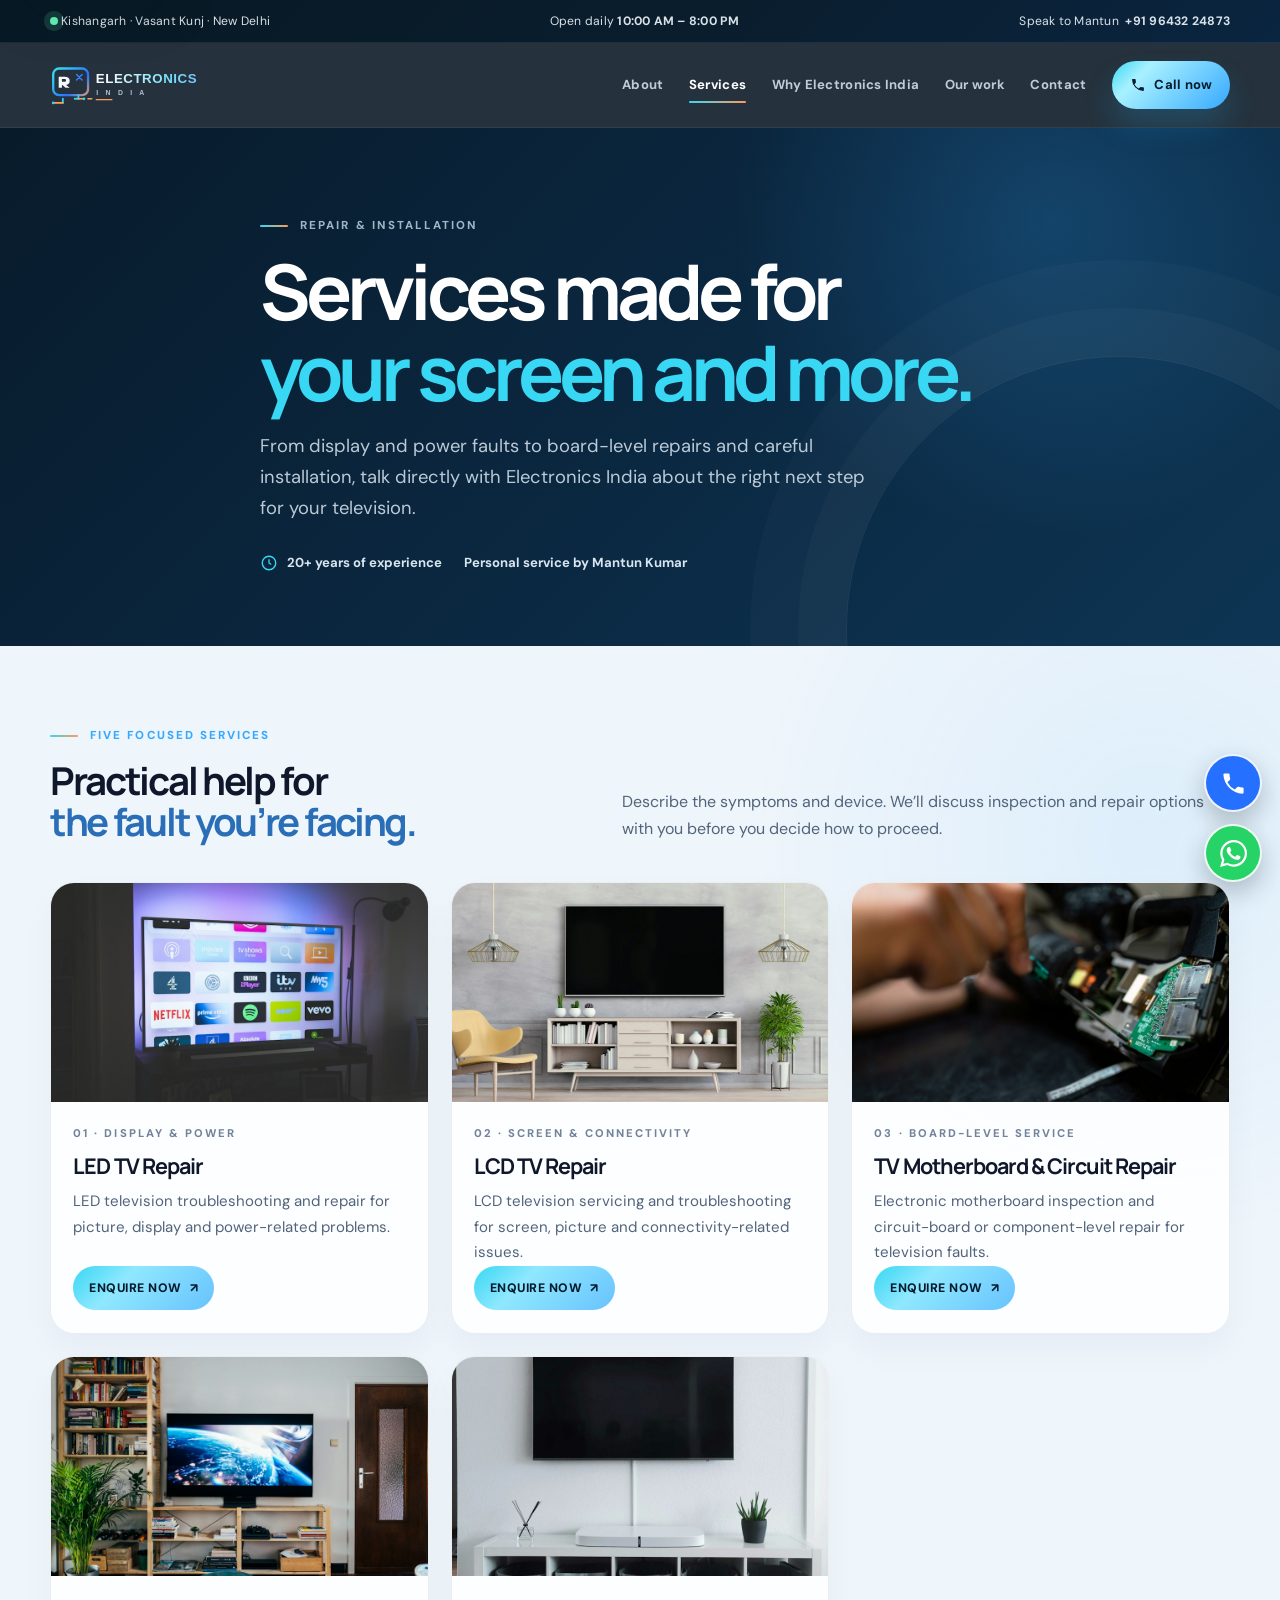
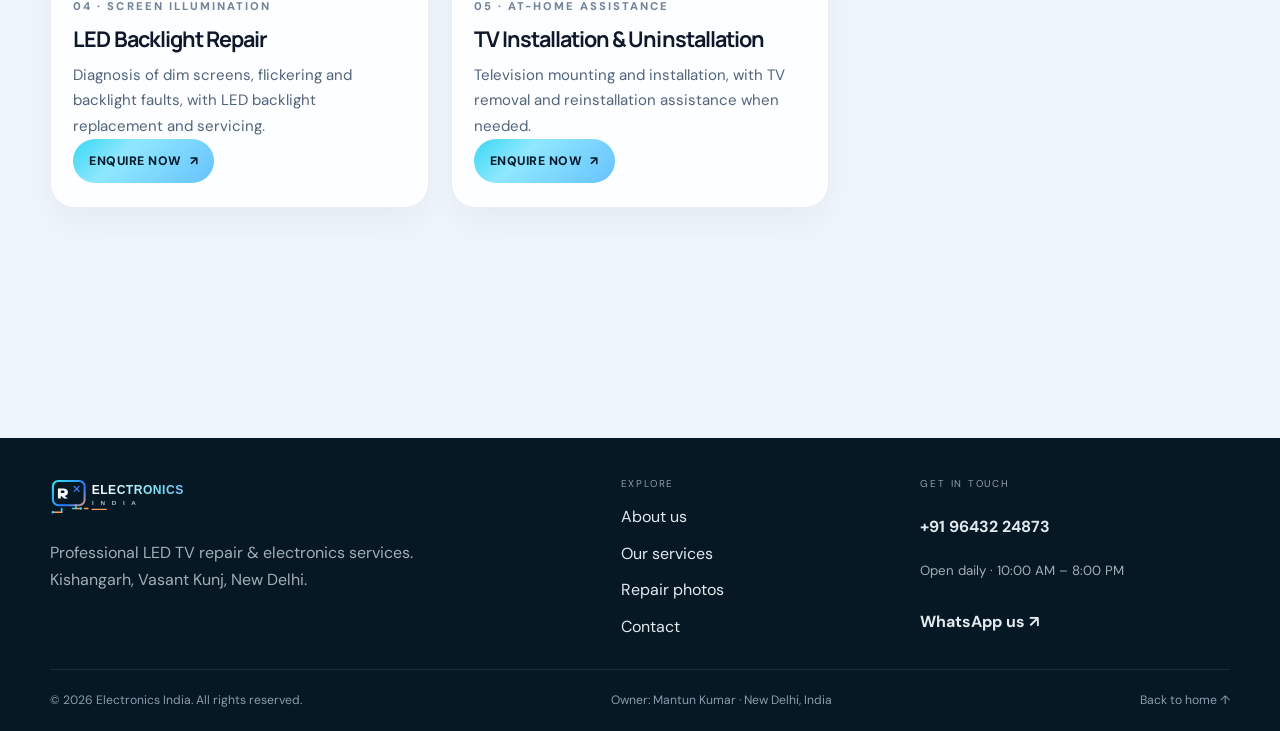
==== services.html @ cd7769bc "Add files via upload" ====
<!doctype html>
<html lang="en-IN">
<head>
  <meta charset="utf-8">
  <meta name="viewport" content="width=device-width, initial-scale=1">
  <meta name="theme-color" content="#07172c">
  <meta name="description" content="Explore LED and LCD TV repair, motherboard and circuit repair, backlight servicing, and TV installation from Electronics India in Kishangarh, Vasant Kunj, New Delhi.">
  <meta name="robots" content="index, follow">
  <meta property="og:type" content="website">
  <meta property="og:title" content="TV Repair Services | Electronics India, Vasant Kunj">
  <meta property="og:description" content="Professional LED and LCD TV repair, board repair, backlight servicing and TV installation. Call Electronics India at +91 96432 24873.">
  <meta property="og:image" content="images/service-led-tv.jpg">
  <link rel="canonical" href="https://electronics-india.example/services.html">
  <link rel="icon" href="images/favicon.svg" type="image/svg+xml">
  <link rel="preconnect" href="https://fonts.googleapis.com">
  <link rel="preconnect" href="https://fonts.gstatic.com" crossorigin>
  <link href="https://fonts.googleapis.com/css2?family=DM+Sans:wght@400;500;600;700&family=Manrope:wght@400;500;600;700;800&display=swap" rel="stylesheet">
  <link rel="stylesheet" href="css/style.css">
  <title>TV Repair Services | Electronics India, Vasant Kunj</title>
  <script src="js/script.js" defer></script>
</head>
<body>
  <a class="skip-link" href="#main">Skip to content</a>
  <div class="topline">
    <div class="container topline__inner">
      <span><i class="status-dot" aria-hidden="true"></i> Kishangarh · Vasant Kunj · New Delhi</span>
      <span>Open daily <b>10:00 AM – 8:00 PM</b></span>
      <a href="tel:+919643224873" aria-label="Call Electronics India at +91 96432 24873">Speak to Mantun <b>+91 96432 24873</b></a>
    </div>
  </div>
  <header class="header" id="top">
    <div class="container header__inner">
      <a class="brand" href="index.html#top" aria-label="Electronics India home">
        <img src="images/logo.svg" width="224" height="48" alt="Electronics India">
      </a>
      <button class="menu-button" type="button" aria-expanded="false" aria-controls="primary-nav" aria-label="Open menu">
        <span></span><span></span>
      </button>
      <nav class="nav" id="primary-nav" aria-label="Main navigation">
        <a href="index.html#about">About</a>
        <a href="services.html" aria-current="page">Services</a>
        <a href="index.html#why-us">Why Electronics India</a>
        <a href="index.html#gallery">Our work</a>
        <a href="index.html#contact">Contact</a>
        <a class="nav__call" href="tel:+919643224873"><svg viewBox="0 0 24 24" aria-hidden="true"><path d="M6.6 10.8a15 15 0 0 0 6.6 6.6l2.2-2.2a1 1 0 0 1 1-.2 11 11 0 0 0 3.4.5 1 1 0 0 1 1 1V20a1 1 0 0 1-1 1A17.8 17.8 0 0 1 3 4a1 1 0 0 1 1-1h3.5a1 1 0 0 1 1 1 11 11 0 0 0 .5 3.4 1 1 0 0 1-.2 1z"/></svg> Call now</a>
      </nav>
    </div>
  </header>

  <main id="main">
    <section class="services-page__hero" aria-labelledby="services-title">
      <div class="container services-page__hero-inner">
        <p class="eyebrow eyebrow--light"><span></span> Repair &amp; installation</p>
        <h1 id="services-title">Services made for<br><span>your screen and more.</span></h1>
        <p class="services-page__hero-copy">From display and power faults to board-level repairs and careful installation, talk directly with Electronics India about the right next step for your television.</p>
        <div class="services-page__hero-meta">
          <span><svg viewBox="0 0 24 24" aria-hidden="true"><circle cx="12" cy="12" r="9"/><path d="M12 7v5l3 2"/></svg>20+ years of experience</span>
          <span>Personal service by Mantun Kumar</span>
        </div>
      </div>
    </section>

    <section class="services-page" aria-label="Electronics India services">
      <div class="container services-page__content">
        <div class="section-heading reveal">
          <div><p class="eyebrow"><span></span> Five focused services</p><h2>Practical help for<br><span>the fault you’re facing.</span></h2></div>
          <p class="section-copy">Describe the symptoms and device. We’ll discuss inspection and repair options with you before you decide how to proceed.</p>
        </div>
        <div class="service-grid service-detail-grid">
          <article class="service-card service-detail-card reveal">
            <div class="service-detail-card__image"><img src="images/service-led-tv.jpg" alt="LED television in a home setting" width="900" height="620" loading="lazy"></div>
            <div class="service-detail-card__content">
              <span class="service-card__number">01 · DISPLAY &amp; POWER</span>
              <h2>LED TV Repair</h2>
              <p>LED television troubleshooting and repair for picture, display and power-related problems.</p>
              <a href="https://wa.me/919643224873?text=Hello%20Electronics%20India%2C%20I%20would%20like%20to%20enquire%20about%20LED%20TV%20Repair." target="_blank" rel="noopener noreferrer" aria-label="Enquire now about LED TV Repair">Enquire Now <span aria-hidden="true">↗</span></a>
            </div>
          </article>
          <article class="service-card service-detail-card reveal">
            <div class="service-detail-card__image"><img src="images/service-lcd-tv.jpg" alt="Modern flat-screen television mounted in a living room" width="900" height="620" loading="lazy"></div>
            <div class="service-detail-card__content">
              <span class="service-card__number">02 · SCREEN &amp; CONNECTIVITY</span>
              <h2>LCD TV Repair</h2>
              <p>LCD television servicing and troubleshooting for screen, picture and connectivity-related issues.</p>
              <a href="https://wa.me/919643224873?text=Hello%20Electronics%20India%2C%20I%20would%20like%20to%20enquire%20about%20LCD%20TV%20Repair." target="_blank" rel="noopener noreferrer" aria-label="Enquire now about LCD TV Repair">Enquire Now <span aria-hidden="true">↗</span></a>
            </div>
          </article>
          <article class="service-card service-detail-card reveal">
            <div class="service-detail-card__image"><img src="images/service-motherboard.jpg" alt="Technician using a tool to inspect and repair an electronic circuit board" width="900" height="620" loading="lazy"></div>
            <div class="service-detail-card__content">
              <span class="service-card__number">03 · BOARD-LEVEL SERVICE</span>
              <h2>TV Motherboard &amp; Circuit Repair</h2>
              <p>Electronic motherboard inspection and circuit-board or component-level repair for television faults.</p>
              <a href="https://wa.me/919643224873?text=Hello%20Electronics%20India%2C%20I%20would%20like%20to%20enquire%20about%20TV%20Motherboard%20%26%20Circuit%20Repair." target="_blank" rel="noopener noreferrer" aria-label="Enquire now about TV Motherboard and Circuit Repair">Enquire Now <span aria-hidden="true">↗</span></a>
            </div>
          </article>
          <article class="service-card service-detail-card reveal">
            <div class="service-detail-card__image"><img src="images/service-backlight.jpg" alt="Television screen showing a bright image in a dim room" width="900" height="620" loading="lazy"></div>
            <div class="service-detail-card__content">
              <span class="service-card__number">04 · SCREEN ILLUMINATION</span>
              <h2>LED Backlight Repair</h2>
              <p>Diagnosis of dim screens, flickering and backlight faults, with LED backlight replacement and servicing.</p>
              <a href="https://wa.me/919643224873?text=Hello%20Electronics%20India%2C%20I%20would%20like%20to%20enquire%20about%20LED%20Backlight%20Repair." target="_blank" rel="noopener noreferrer" aria-label="Enquire now about LED Backlight Repair">Enquire Now <span aria-hidden="true">↗</span></a>
            </div>
          </article>
          <article class="service-card service-detail-card reveal">
            <div class="service-detail-card__image"><img src="images/service-installation.jpg" alt="Flat-screen television mounted neatly on a wall" width="900" height="620" loading="lazy"></div>
            <div class="service-detail-card__content">
              <span class="service-card__number">05 · AT-HOME ASSISTANCE</span>
              <h2>TV Installation &amp; Uninstallation</h2>
              <p>Television mounting and installation, with TV removal and reinstallation assistance when needed.</p>
              <a href="https://wa.me/919643224873?text=Hello%20Electronics%20India%2C%20I%20would%20like%20to%20enquire%20about%20TV%20Installation%20%26%20Uninstallation." target="_blank" rel="noopener noreferrer" aria-label="Enquire now about TV Installation and Uninstallation">Enquire Now <span aria-hidden="true">↗</span></a>
            </div>
          </article>
        </div>
        <aside class="services-page__contact reveal">
          <div><h2>Not sure which service you need?</h2><p>Share what your TV is doing and speak with Mantun Kumar directly.</p></div>
          <a class="button button--accent" href="tel:+919643224873"><svg viewBox="0 0 24 24" aria-hidden="true"><path d="M6.6 10.8a15 15 0 0 0 6.6 6.6l2.2-2.2a1 1 0 0 1 1-.2 11 11 0 0 0 3.4.5 1 1 0 0 1 1 1V20a1 1 0 0 1-1 1A17.8 17.8 0 0 1 3 4a1 1 0 0 1 1-1h3.5a1 1 0 0 1 1 1 11 11 0 0 0 .5 3.4 1 1 0 0 1-.2 1z"/></svg> Call Electronics India</a>
        </aside>
      </div>
    </section>
  </main>

  <footer class="footer">
    <div class="container footer__main">
      <div><a class="brand brand--footer" href="index.html#top" aria-label="Electronics India home"><img src="images/logo.svg" width="224" height="48" alt="Electronics India"></a><p>Professional LED TV repair &amp; electronics services.<br>Kishangarh, Vasant Kunj, New Delhi.</p></div>
      <div class="footer__links"><span>EXPLORE</span><a href="index.html#about">About us</a><a href="services.html">Our services</a><a href="index.html#gallery">Repair photos</a><a href="index.html#contact">Contact</a></div>
      <div class="footer__contact"><span>GET IN TOUCH</span><a href="tel:+919643224873">+91 96432 24873</a><small>Open daily · 10:00 AM – 8:00 PM</small><a class="footer__whatsapp" href="https://wa.me/919643224873?text=Hello%20Electronics%20India%2C%20I%20need%20help%20with%20an%20electronics%20repair." target="_blank" rel="noopener noreferrer">WhatsApp us ↗</a></div>
    </div>
    <div class="container footer__bottom"><span>© <span id="current-year">2026</span> Electronics India. All rights reserved.</span><span>Owner: Mantun Kumar · New Delhi, India</span><a href="index.html#top">Back to home ↑</a></div>
  </footer>

  <div class="floating-contact" aria-label="Quick contact">
    <a class="floating-contact__button floating-contact__button--call" href="tel:+919643224873" aria-label="Call Electronics India at +91 96432 24873" title="Call Electronics India">
      <svg viewBox="0 0 24 24" aria-hidden="true"><path d="M6.62 10.79a15.05 15.05 0 0 0 6.59 6.59l2.2-2.2a1 1 0 0 1 1.02-.24 11.36 11.36 0 0 0 3.56.57 1 1 0 0 1 1 1V20a1 1 0 0 1-1 1A17.99 17.99 0 0 1 3 4a1 1 0 0 1 1-1h3.5a1 1 0 0 1 1 1 11.36 11.36 0 0 0 .57 3.56 1 1 0 0 1-.25 1.02z"/></svg>
      <span class="floating-contact__tooltip">Call Electronics India</span>
    </a>
    <a class="floating-contact__button floating-contact__button--whatsapp" href="https://wa.me/919643224873" target="_blank" rel="noopener noreferrer" aria-label="Chat with Electronics India on WhatsApp" title="Chat on WhatsApp">
      <svg viewBox="0 0 24 24" aria-hidden="true"><path d="M20.52 3.48A11.82 11.82 0 0 0 12.1 0C5.56 0 .23 5.32.23 11.86c0 2.09.55 4.13 1.6 5.93L.13 24l6.37-1.67a11.88 11.88 0 0 0 5.6 1.42h.01c6.54 0 11.86-5.32 11.87-11.86a11.8 11.8 0 0 0-3.46-8.41ZM12.1 21.74a9.9 9.9 0 0 1-5.04-1.38l-.36-.21-3.78.99 1.01-3.68-.24-.38a9.85 9.85 0 0 1-1.51-5.22c0-5.47 4.45-9.92 9.93-9.92a9.86 9.86 0 0 1 7.02 2.91 9.86 9.86 0 0 1 2.9 7.03c0 5.48-4.45 9.93-9.93 9.93Zm5.45-7.43c-.3-.15-1.77-.87-2.04-.97-.28-.1-.48-.15-.68.15-.2.3-.78.97-.96 1.17-.18.2-.35.22-.65.07-.3-.15-1.27-.47-2.42-1.5-.9-.8-1.5-1.78-1.68-2.08-.18-.3-.02-.46.13-.61.13-.13.3-.35.45-.53.15-.18.2-.3.3-.5.1-.2.05-.38-.03-.53-.07-.15-.67-1.62-.92-2.22-.24-.58-.49-.5-.67-.51h-.57c-.2 0-.53.07-.8.38-.28.3-1.06 1.03-1.06 2.5 0 1.48 1.08 2.9 1.23 3.1.15.2 2.13 3.25 5.16 4.56.72.31 1.28.5 1.72.64.73.23 1.4.2 1.92.12.59-.09 1.77-.73 2.02-1.43.25-.7.25-1.3.18-1.43-.08-.13-.28-.2-.58-.35Z"/></svg>
      <span class="floating-contact__tooltip">Chat on WhatsApp</span>
    </a>
  </div>
</body>
</html>
---- css/style.css ----
:root {
  --bg: #eef5fb;
  --bg-strong: #dfeaf7;
  --paper: #f8fbff;
  --panel: #ffffff;
  --surface: #0b1d2d;
  --surface-2: #10263d;
  --ink: #0f172a;
  --muted: #52647b;
  --line: rgba(14, 37, 58, 0.12);
  --cyan: #38d7f3;
  --sky: #35a8ff;
  --royal: #2670ff;
  --orange: #ff9b5a;
  --orange-soft: #ffba8a;
  --shadow: 0 22px 60px rgba(9, 21, 33, 0.14);
  --radius-xl: 32px;
  --radius-lg: 24px;
  --radius-md: 16px;
  --radius-sm: 12px;
}

* { box-sizing: border-box; }
html { scroll-behavior: smooth; scroll-padding-top: 90px; overflow-x: clip; }
body {
  margin: 0;
  font-family: "DM Sans", "Segoe UI", sans-serif;
  color: var(--ink);
  background: var(--bg);
  line-height: 1.7;
  -webkit-font-smoothing: antialiased;
  text-rendering: optimizeLegibility;
}
body.menu-open { overflow: hidden; }
img { display: block; max-width: 100%; }
a { color: inherit; text-decoration: none; }
button, input, select, textarea { font: inherit; }
button { cursor: pointer; }
svg { display: block; }

.container { width: min(1180px, calc(100% - 42px)); margin: 0 auto; }

.skip-link {
  position: fixed; inset: 14px auto auto 14px; z-index: 50;
  padding: .8rem 1.1rem; border-radius: 999px; background: var(--panel); color: var(--surface);
  box-shadow: var(--shadow); transform: translateY(-150%); font-weight: 700;
}
.skip-link:focus { transform: translateY(0); }

.topline {
  background: linear-gradient(135deg, #071924 0%, #0a1d2d 55%, #0a2540 100%);
  color: rgba(241, 247, 252, 0.9);
  border-bottom: 1px solid rgba(255,255,255,0.08);
  font-size: 0.76rem; letter-spacing: 0.02em;
}
.topline__inner {
  min-height: 42px; display: flex; align-items: center; justify-content: space-between; gap: 1rem; flex-wrap: wrap;
}
.topline__inner span, .topline__inner a { white-space: nowrap; }
.topline__inner a { display: inline-flex; align-items: center; gap: .4rem; }
.status-dot {
  display: inline-block; width: 8px; height: 8px; border-radius: 50%; background: #61f5b3; box-shadow: 0 0 0 6px rgba(97,245,179,0.15);
}

.header {
  position: sticky; top: 0; z-index: 40;
  background: rgba(10, 23, 35, 0.88);
  backdrop-filter: blur(18px);
  border-bottom: 1px solid rgba(255,255,255,0.06);
}
.header__inner {
  min-height: 84px; display: flex; align-items: center; justify-content: space-between; gap: 2rem;
}
.brand { display: inline-flex; align-items: center; }
.brand img { width: 220px; height: auto; }
.brand--footer img { width: 200px; }
.nav {
  display: flex; align-items: center; gap: 1.6rem; color: rgba(227,238,248,0.82); font-size: 0.82rem; font-weight: 700; letter-spacing: 0.02em;
}
.nav a { position: relative; transition: color .2s ease; }
.nav a:hover, .nav a:focus-visible { color: white; }
.nav a[aria-current="page"] { color: white; }
.nav a::after {
  content: ""; position: absolute; left: 0; bottom: -0.45rem; width: 0; height: 2px; border-radius: 999px; background: linear-gradient(90deg, var(--cyan), var(--orange));
  transition: width .2s ease;
}
.nav a:hover::after, .nav a:focus-visible::after { width: 100%; }
.nav a[aria-current="page"]::after { width: 100%; }
.nav__call {
  display: inline-flex; align-items: center; gap: .55rem; padding: .8rem 1.1rem; border-radius: 999px; background: linear-gradient(135deg, var(--cyan), #a8f1ff 25%, var(--sky) 100%); color: #071c2d; box-shadow: 0 18px 28px rgba(29, 154, 219, 0.22);
}
.nav__call svg { width: 16px; height: 16px; fill: currentColor; }

.menu-button {
  display: none; position: relative; width: 46px; height: 46px; border: 1px solid rgba(255,255,255,0.18); border-radius: 12px; background: rgba(255,255,255,0.03); padding: 0; z-index: 3;
}
.menu-button span { position: absolute; left: 13px; width: 20px; height: 2px; border-radius: 2px; background: white; }
.menu-button span:first-child { top: 16px; }
.menu-button span:last-child { top: 24px; }

.hero {
  position: relative; overflow: hidden; padding-top: 3.2rem; background:
    radial-gradient(circle at 82% 15%, rgba(53,168,255,0.18), transparent 26%),
    radial-gradient(circle at 10% 15%, rgba(56,215,243,0.16), transparent 32%),
    linear-gradient(135deg, #081b2b 0%, #082239 36%, #0d3050 100%);
}
.hero__grain {
  position: absolute; inset: 0; pointer-events: none; opacity: .14;
  background-image: linear-gradient(rgba(255,255,255,0.05) 1px, transparent 1px), linear-gradient(90deg, rgba(255,255,255,0.04) 1px, transparent 1px);
  background-size: 32px 32px; mask-image: radial-gradient(circle at center, black 52%, transparent 95%);
}
.hero__layout {
  position: relative; display: grid; grid-template-columns: 1.08fr 0.92fr; align-items: center; gap: 2.2rem; padding: 4.5rem 0 2rem;
}
.hero__copy { position: relative; z-index: 1; }
.eyebrow {
  display: inline-flex; align-items: center; gap: .75rem; margin: 0 0 1.2rem; font-size: .72rem; line-height: 1; text-transform: uppercase; letter-spacing: .18em; font-weight: 800; color: var(--sky);
}
.eyebrow span { display: inline-block; width: 28px; height: 2px; background: linear-gradient(90deg, var(--cyan), var(--orange)); border-radius: 999px; }
.eyebrow--light { color: rgba(195,219,232,0.8); }
.hero__brand-top,
.hero__brand-bottom {
  display: block; font-family: "Manrope", "Segoe UI", sans-serif; font-weight: 800; line-height: 0.92; letter-spacing: -0.07em;
  text-transform: uppercase;
}
.hero__brand-top {
  font-size: clamp(2.8rem, 5vw, 6rem); color: rgba(255,255,255,0.94);
}
.hero__brand-bottom {
  font-size: clamp(3.2rem, 6vw, 7rem); color: #5fe6ff; background: linear-gradient(90deg, #d5f8ff 0%, #57d9f8 20%, #52a7ff 51%, #f7b997 100%); -webkit-background-clip: text; background-clip: text; color: transparent;
}
.hero__period { color: var(--orange); }
.hero__service {
  margin: 1.4rem 0 1rem; color: rgba(233,245,255,0.9); font-size: clamp(1.15rem, 1.8vw, 1.7rem); font-weight: 700; letter-spacing: -0.04em; line-height: 1.35;
}
.hero__promise {
  max-width: 34rem; margin: 0; color: rgba(223,236,247,0.82); font-size: 1.02rem; line-height: 1.8;
}
.hero__promise strong { color: white; letter-spacing: 0.02em; }
.hero__actions {
  display: flex; align-items: center; flex-wrap: wrap; gap: 1rem; margin: 2rem 0 1.2rem;
}
.button {
  display: inline-flex; align-items: center; justify-content: center; gap: .65rem; min-height: 52px; padding: 0 1.35rem; border-radius: 999px; font-weight: 800; letter-spacing: .01em; transition: transform .2s ease, box-shadow .2s ease, border-color .2s ease;
}
.button:hover, .button:focus-visible { transform: translateY(-2px); }
.button svg { width: 17px; height: 17px; fill: currentColor; }
.button--accent {
  background: linear-gradient(135deg, var(--cyan), #8fe8ff 35%, #67c2fd 100%); color: #041b2d; box-shadow: 0 18px 28px rgba(57,168,220,0.3);
}
.button--glass {
  background: rgba(255,255,255,0.08); color: white; border: 1px solid rgba(255,255,255,0.18); backdrop-filter: blur(10px);
}
.hero__address {
  display: inline-flex; align-items: center; gap: .65rem; margin: 0; padding: .9rem 1rem; border-radius: 999px; background: rgba(6, 22, 35, 0.35); border: 1px solid rgba(255,255,255,0.08); color: rgba(226,238,248,0.9); font-size: .82rem; font-weight: 600;
}
.hero__address svg { width: 18px; height: 18px; fill: none; stroke: var(--cyan); stroke-width: 1.8; }
.hero__visual {
  position: relative; display: grid; place-items: end; padding: 1rem 1.5rem 0 0;
}
.photo-frame {
  position: relative; overflow: hidden; border-radius: 28px; background: #0d1c2c; box-shadow: var(--shadow);
}
.hero__photo {
  width: min(100%, 570px); aspect-ratio: 1.1 / 1; border: 1px solid rgba(199, 228, 244, 0.18); box-shadow: 0 28px 60px rgba(5,20,32,0.28);
}
.hero__photo img { width: 100%; height: 100%; object-fit: cover; }
.photo-frame__shade {
  position: absolute; inset: 0; background: linear-gradient(180deg, rgba(5,15,22,0.05) 0%, rgba(5,15,22,0.16) 100%);
}
.hero__photo-label {
  position: absolute; left: 1rem; top: 1rem; z-index: 2; display: inline-flex; align-items: center; gap: .5rem; padding: .5rem .8rem; border-radius: 999px; background: rgba(7,22,35,0.35); border: 1px solid rgba(255,255,255,0.16); color: rgba(255,255,255,0.9); font-size: .64rem; font-weight: 700; letter-spacing: .12em; text-transform: uppercase;
}
.hero__photo-label i { display: inline-block; width: 7px; height: 7px; border-radius: 50%; background: var(--orange); box-shadow: 0 0 0 5px rgba(255,155,90,0.2); }
.hero__photo-inset {
  position: absolute; right: 0; bottom: -1.6rem; width: 220px; border-radius: 18px; border: 3px solid rgba(255,255,255,0.55); transform: rotate(8deg);
}
.hero__photo-inset img { width: 100%; height: 100%; object-fit: cover; }
.hero__years {
  position: absolute; left: -1.1rem; bottom: 1.8rem; z-index: 2; display: inline-flex; align-items: center; gap: .8rem; padding: .9rem 1.2rem; border-radius: 18px; background: rgba(10, 25, 37, 0.9); border: 1px solid rgba(255,255,255,0.08); box-shadow: var(--shadow); color: rgba(236,244,250,0.92);
}
.hero__years-number {
  display: inline-flex; align-items: baseline; gap: .15rem; font-family: "Manrope", sans-serif; font-size: 2.1rem; line-height: 1; font-weight: 800; letter-spacing: -0.06em; color: var(--cyan);
}
.hero__years-number span { color: var(--orange); }
.hero__years span:last-child { font-size: .72rem; line-height: 1.35; text-transform: uppercase; letter-spacing: .08em; }
.hero__spark {
  position: absolute; font-size: 1.3rem; color: var(--orange); text-shadow: 0 0 22px rgba(255,155,90,0.8);
}
.hero__spark--one { left: 10%; top: 8%; }
.hero__spark--two { right: 14%; bottom: 8%; }
.hero__bottom {
  position: relative; z-index: 1; display: flex; align-items: center; justify-content: space-between; gap: 1rem; flex-wrap: wrap; padding: 1.2rem 0 1.75rem; color: rgba(192,214,228,0.9); font-size: .68rem; font-weight: 800; letter-spacing: .18em; text-transform: uppercase;
}
.hero__bottom span { white-space: nowrap; }

.trust-strip {
  background: #edf4fb; border-bottom: 1px solid rgba(7, 29, 42, 0.08);
}
.trust-strip__inner {
  display: grid; grid-template-columns: repeat(4, minmax(0, 1fr)); gap: 1rem; align-items: center; padding: 1.1rem 0; 
}
.trust-strip__inner p,
.trust-strip__phone {
  display: flex; align-items: center; gap: .85rem; margin: 0; padding: .8rem .9rem; border-radius: 18px; background: rgba(255,255,255,0.7); border: 1px solid rgba(18,48,74,0.06);
}
.trust-strip__icon {
  display: inline-grid; place-items: center; width: 40px; height: 40px; border-radius: 12px; background: linear-gradient(135deg, rgba(56,215,243,0.18), rgba(38,112,255,0.12)); color: var(--surface); font-size: .72rem; font-weight: 800;
}
.trust-strip__inner strong { display: block; color: var(--ink); font-size: .84rem; }
.trust-strip__inner small { display: block; color: var(--muted); font-size: .69rem; }
.trust-strip__phone { justify-content: space-between; color: var(--ink); }
.trust-strip__phone span { color: var(--muted); font-size: .7rem; letter-spacing: .08em; text-transform: uppercase; }
.trust-strip__phone strong { display: inline-flex; align-items: center; gap: .35rem; font-size: .82rem; }

.section { padding: 6.3rem 0; }
.section--soft { background: linear-gradient(180deg, rgba(255,255,255,0.68), rgba(232,240,248,0.68)); }
.section-heading {
  display: flex; align-items: end; justify-content: space-between; gap: 1.5rem; margin-bottom: 2.5rem;
}
.section-heading h2, .about__content h2, .why__intro h2, .contact__copy h2 { margin: 0; font-family: "Manrope", sans-serif; letter-spacing: -0.06em; line-height: 1.06; color: var(--ink); }
.section-heading h2, .about__content h2, .why__intro h2, .contact__copy h2 { font-size: clamp(2.2rem, 3vw, 3.2rem); }
.section-heading h2 span, .about__content h2 span, .why__intro h2 span { color: #2a6eb7; }
.section-copy { margin: 0; max-width: 38rem; color: var(--muted); font-size: 1rem; }

.about__grid {
  display: grid; grid-template-columns: .92fr 1.08fr; gap: 3rem; align-items: center;
}
.about__portrait-wrap { position: relative; }
.about__portrait {
  width: min(100%, 470px); aspect-ratio: .85; border-radius: 32px; background: #dfeef8; border: 1px solid rgba(10,28,41,0.1); box-shadow: 0 28px 46px rgba(7, 25, 36, 0.12);
}
.about__portrait img { width: 100%; height: 100%; object-fit: cover; }
.about__caption {
  position: absolute; right: 1.2rem; bottom: 1.1rem; display: grid; gap: .3rem; max-width: 240px; padding: 1rem 1.05rem; border-radius: 18px; background: rgba(255,255,255,0.95); box-shadow: var(--shadow); border: 1px solid rgba(11,28,42,0.06);
}
.about__caption span, .about__caption small { color: var(--muted); font-size: .62rem; letter-spacing: .12em; text-transform: uppercase; }
.about__caption strong { font-family: "Manrope"; font-size: 1.15rem; letter-spacing: -0.04em; }
.about__seal {
  position: absolute; left: -1.2rem; top: 2.2rem; display: grid; place-items: center; width: 120px; height: 120px; border-radius: 50%; background: linear-gradient(135deg, rgba(56,215,243,0.18), rgba(38,112,255,0.05)); border: 1px solid rgba(20,84,126,0.15); color: var(--surface-2); box-shadow: var(--shadow);
}
.about__seal span { font-size: .72rem; text-align: center; font-weight: 900; letter-spacing: .12em; line-height: 1.3; }
.about__seal b { position: absolute; right: 26px; bottom: 20px; font-size: 1.3rem; color: var(--orange); }
.about__content p + p { margin-top: 1rem; }
.inline-link {
  display: inline-flex; align-items: center; gap: .5rem; margin-top: 1.4rem; color: var(--surface-2); font-weight: 800;
}
.about__signature {
  display: flex; align-items: center; gap: 1rem; margin-top: 2.2rem; padding-top: 1.7rem; border-top: 1px solid var(--line);
}
.signature-mark {
  display: inline-grid; place-items: center; width: 52px; height: 52px; border-radius: 14px; background: linear-gradient(135deg, rgba(56,215,243,0.18), rgba(68,136,255,0.18)); font-family: "Manrope"; font-weight: 800; color: var(--surface);
}
.about__signature span:last-child { display: grid; }
.about__signature strong { font-size: .93rem; }
.about__signature small { color: var(--muted); font-size: .7rem; letter-spacing: .08em; text-transform: uppercase; }

.service-grid {
  display: grid; grid-template-columns: repeat(3, minmax(0, 1fr)); gap: 1.35rem;
}
.service-card {
  position: relative; overflow: hidden; min-height: 290px; padding: 1.4rem 1.4rem 1.25rem; border-radius: var(--radius-lg); background: rgba(255,255,255,0.84); border: 1px solid rgba(18,48,74,0.08); box-shadow: 0 16px 32px rgba(15, 38, 54, 0.04); transition: transform .25s ease, box-shadow .25s ease, border-color .25s ease;
}
.service-card:hover { transform: translateY(-4px); box-shadow: 0 28px 38px rgba(15, 38, 54, 0.08); border-color: rgba(38,112,255,0.18); }
.service-card__top { display: flex; align-items: center; justify-content: space-between; gap: .8rem; }
.service-card__number {
  font-size: .7rem; font-weight: 800; letter-spacing: .18em; text-transform: uppercase; color: #72839a;
}
.service-card__icon {
  display: grid; place-items: center; width: 52px; height: 52px; border-radius: 16px; background: linear-gradient(135deg, rgba(56,215,243,0.18), rgba(38,112,255,0.12)); color: #0d2d4b;
}
.service-card__icon svg { width: 24px; height: 24px; stroke: currentColor; stroke-width: 1.8; fill: none; stroke-linecap: round; stroke-linejoin: round; }
.service-card h3 {
  margin: 1.25rem 0 .7rem; font-family: "Manrope"; letter-spacing: -0.05em; font-size: 1.45rem; line-height: 1.2; color: var(--ink);
}
.service-card p { margin: 0; color: var(--muted); font-size: .96rem; }
.service-card a {
  display: inline-flex; align-items: center; gap: .5rem; margin-top: 1.2rem; color: #124a78; font-weight: 800; font-size: .82rem; letter-spacing: .04em; text-transform: uppercase;
}
.service-card--dark {
  background: linear-gradient(135deg, #071925 0%, #0b2340 42%, #102d49 100%); color: white; border-color: rgba(127,198,255,0.18); box-shadow: 0 30px 40px rgba(8, 18, 30, 0.2);
}
.service-card--dark .service-card__kicker { margin: 0; color: rgba(154,209,255,0.82); font-size: .7rem; letter-spacing: .18em; text-transform: uppercase; font-weight: 800; }
.service-card--dark h3 { color: white; margin-top: .8rem; }
.service-card--dark p { color: rgba(224,236,246,0.82); }
.service-card--dark a { color: #dffaff; }
.service-card__halo {
  position: absolute; right: -2.8rem; top: -2.4rem; width: 195px; height: 195px; border-radius: 50%; background: radial-gradient(circle, rgba(56,215,243,0.23), rgba(56,215,243,0) 70%);
}

.services-page {
  min-height: 60vh;
  padding-bottom: 5rem;
  background:
    radial-gradient(circle at 90% 14%, rgba(53,168,255,0.09), transparent 25rem),
    var(--bg);
}
.services-page__hero {
  position: relative;
  overflow: hidden;
  padding: 5rem 0 4.5rem;
  color: white;
  background:
    radial-gradient(circle at 82% 18%, rgba(53,168,255,0.2), transparent 28%),
    linear-gradient(135deg, #081b2b 0%, #0b2943 58%, #0d3553 100%);
}
.services-page__hero::after {
  position: absolute;
  right: -7rem;
  bottom: -16rem;
  width: 34rem;
  height: 34rem;
  border: 1px solid rgba(255,255,255,0.08);
  border-radius: 50%;
  box-shadow: 0 0 0 3rem rgba(255,255,255,0.025), 0 0 0 6rem rgba(255,255,255,0.02);
  content: "";
}
.services-page__hero-inner { position: relative; z-index: 1; max-width: 760px; }
.services-page__hero h1 {
  margin: 0;
  font-family: "Manrope", "Segoe UI", sans-serif;
  font-size: clamp(2.6rem, 6vw, 5rem);
  line-height: 1.05;
  letter-spacing: -0.065em;
}
.services-page__hero h1 span { color: var(--cyan); }
.services-page__hero-copy {
  max-width: 630px;
  margin: 1.15rem 0 0;
  color: rgba(226,238,248,0.82);
  font-size: clamp(1rem, 1.5vw, 1.15rem);
}
.services-page__hero-meta {
  display: flex;
  align-items: center;
  flex-wrap: wrap;
  gap: .75rem 1.4rem;
  margin-top: 1.7rem;
  color: rgba(233,245,255,0.92);
  font-size: .82rem;
  font-weight: 700;
}
.services-page__hero-meta span { display: inline-flex; align-items: center; gap: .55rem; }
.services-page__hero-meta svg { width: 18px; height: 18px; fill: none; stroke: var(--cyan); stroke-width: 1.8; }
.services-page__content { padding-top: 4.5rem; }
.service-detail-grid { align-items: stretch; }
.service-detail-card {
  display: flex;
  min-height: 100%;
  flex-direction: column;
  overflow: hidden;
  padding: 0;
}
.service-detail-card__image {
  position: relative;
  overflow: hidden;
  aspect-ratio: 1.72 / 1;
  background: #dce8f1;
}
.service-detail-card__image img {
  width: 100%;
  height: 100%;
  object-fit: cover;
  transition: transform .45s ease;
}
.service-detail-card:hover .service-detail-card__image img { transform: scale(1.04); }
.service-detail-card__content {
  display: flex;
  flex: 1;
  flex-direction: column;
  align-items: flex-start;
  padding: 1.35rem 1.4rem 1.45rem;
}
.service-detail-card h2 {
  margin: .55rem 0 .65rem;
  font-family: "Manrope", "Segoe UI", sans-serif;
  font-size: 1.35rem;
  line-height: 1.25;
  letter-spacing: -.045em;
}
.service-detail-card p { margin: 0; color: var(--muted); font-size: .94rem; }
.service-detail-card .service-card__number { display: block; }
.service-detail-card a {
  display: inline-flex;
  align-items: center;
  justify-content: center;
  gap: .5rem;
  min-height: 44px;
  margin-top: auto;
  padding: .65rem 1rem;
  border-radius: 999px;
  background: linear-gradient(135deg, var(--cyan), #8fe8ff 35%, #67c2fd 100%);
  color: #041b2d;
  font-size: .77rem;
  font-weight: 800;
  transition: transform .2s ease, box-shadow .2s ease;
}
.service-detail-card a:hover, .service-detail-card a:focus-visible {
  transform: translateY(-2px);
  box-shadow: 0 12px 20px rgba(57,168,220,0.22);
}
.services-page__contact {
  display: flex;
  align-items: center;
  justify-content: space-between;
  gap: 1.5rem;
  margin-top: 2rem;
  padding: 1.6rem 1.8rem;
  border: 1px solid rgba(255,255,255,0.1);
  border-radius: var(--radius-lg);
  color: white;
  background: linear-gradient(135deg, #071925, #102d49);
  box-shadow: 0 22px 40px rgba(8,20,35,0.12);
}
.services-page__contact h2 {
  margin: 0 0 .25rem;
  font-family: "Manrope", "Segoe UI", sans-serif;
  font-size: 1.35rem;
  letter-spacing: -.04em;
}
.services-page__contact p { margin: 0; color: rgba(224,236,246,0.78); font-size: .9rem; }
.services-page__contact .button { flex: 0 0 auto; }

.why {
  background: linear-gradient(135deg, #071922 0%, #0d1f33 42%, #0e2e48 100%); color: white;
}
.why__grid {
  display: grid; grid-template-columns: .88fr 1.12fr; gap: 2rem; align-items: center;
}
.why__intro h2, .why__intro p { color: white; }
.why__intro h2 span { color: var(--cyan); }
.why__intro .button { margin-top: 1.4rem; }
.why__points { display: grid; gap: 1rem; }
.why-point {
  display: grid; grid-template-columns: auto 1fr; gap: 1rem; align-items: start; padding: 1.15rem 1.2rem; border-radius: 20px; background: rgba(255,255,255,0.04); border: 1px solid rgba(255,255,255,0.08);
}
.why-point span {
  display: inline-grid; place-items: center; width: 44px; height: 44px; border-radius: 12px; background: linear-gradient(135deg, rgba(56,215,243,0.25), rgba(136,160,255,0.12)); color: #dffaff; font-weight: 800;
}
.why-point h3 { margin: 0 0 .3rem; font-family: "Manrope"; letter-spacing: -0.04em; font-size: 1.25rem; }
.why-point p { margin: 0; color: rgba(219,230,241,0.8); }

.gallery-grid {
  display: grid; grid-template-columns: 1.25fr 1fr; gap: 1.2rem;
}
.gallery-tile {
  position: relative; overflow: hidden; min-height: 300px; border: 0; border-radius: 24px; padding: 0; background: #dfeaf3; box-shadow: var(--shadow); text-align: left;
}
.gallery-tile--large { min-height: 440px; }
.gallery-tile img { width: 100%; height: 100%; object-fit: cover; transition: transform .45s ease; }
.gallery-tile:hover img { transform: scale(1.04); }
.gallery-tile__label {
  position: absolute; inset: auto 0 0; display: flex; align-items: end; justify-content: space-between; gap: 1rem; padding: 1rem 1rem .9rem; background: linear-gradient(180deg, rgba(6,16,24,0) 0%, rgba(6,16,24,0.74) 100%); color: rgba(255,255,255,0.96);
}
.gallery-tile__label small { display: block; margin-bottom: .2rem; color: rgba(204,220,236,0.8); font-size: .62rem; letter-spacing: .18em; }
.gallery-tile__label strong { display: block; font-family: "Manrope"; font-size: clamp(1rem, 1.4vw, 1.35rem); }
.gallery-tile__label b {
  display: inline-grid; place-items: center; width: 34px; height: 34px; border-radius: 50%; border: 1px solid rgba(255,255,255,0.5); font-size: 1.1rem; 
}
.gallery-note {
  display: flex; align-items: center; justify-content: space-between; gap: .9rem; padding: 1.2rem 1rem; border-radius: 22px; background: var(--paper); border: 1px solid rgba(17,39,59,0.08); box-shadow: 0 18px 30px rgba(8, 20, 35, 0.04);
}
.gallery-note__mark {
  display: inline-grid; place-items: center; width: 48px; height: 48px; border-radius: 14px; background: linear-gradient(135deg, rgba(56,215,243,0.18), rgba(38,112,255,0.16)); color: var(--surface-2); font-family: "Manrope"; font-weight: 800;
}
.gallery-note p { margin: 0; color: var(--muted); font-size: .82rem; }
.gallery-note strong { color: var(--ink); }
.gallery-note a {
  display: inline-grid; place-items: center; width: 40px; height: 40px; border-radius: 50%; background: linear-gradient(135deg, var(--cyan), var(--sky)); color: var(--surface); font-size: 1.3rem; font-weight: 800;
}

.contact {
  padding-top: 6.2rem; background: linear-gradient(180deg, rgba(238,245,251,0.9) 0%, rgba(234,242,250,0.95) 100%);
}
.contact__grid {
  display: grid; grid-template-columns: .95fr 1.05fr; gap: 2rem; align-items: center;
}
.contact__links { display: grid; gap: 1rem; margin-top: 2rem; }
.contact-link {
  display: grid; grid-template-columns: 48px 1fr 28px; align-items: center; gap: 1rem; border-radius: 18px; background: rgba(255,255,255,0.74); border: 1px solid rgba(17,39,59,0.08); padding: .9rem 1rem; box-shadow: 0 18px 30px rgba(8, 20, 35, 0.03);
}
.contact-link__icon {
  display: grid; place-items: center; width: 42px; height: 42px; border-radius: 16px; background: linear-gradient(135deg, rgba(56,215,243,0.2), rgba(38,112,255,0.14)); color: var(--surface-2); font-size: 1.2rem;
}
.contact-link small { display: block; color: var(--muted); font-size: .62rem; letter-spacing: .12em; text-transform: uppercase; }
.contact-link strong { display: block; font-size: 1rem; }
.contact-link b { color: #104b73; font-size: 1rem; }

.enquiry-card {
  padding: 1.5rem; border-radius: 30px; background: rgba(255,255,255,0.85); border: 1px solid rgba(15,32,49,0.08); box-shadow: 0 30px 46px rgba(8,20,35,0.08);
}
.enquiry-card__heading { margin-bottom: 1.2rem; }
.enquiry-card__overline {
  display: inline-flex; color: var(--surface-2); font-size: .72rem; font-weight: 800; letter-spacing: .14em; text-transform: uppercase;
}
.enquiry-card__heading h3 { margin: .6rem 0 .4rem; font-family: "Manrope"; font-size: 2rem; letter-spacing: -0.05em; }
.enquiry-card__heading p { margin: 0; color: var(--muted); }
#enquiry-form { display: grid; gap: .95rem; }
.field { display: grid; gap: .45rem; }
.field label { font-size: .72rem; font-weight: 800; letter-spacing: .08em; text-transform: uppercase; color: var(--muted); }
.field input,
.field select,
.field textarea {
  width: 100%; min-height: 48px; padding: .8rem .95rem; border: 1px solid rgba(17,39,59,0.12); border-radius: 12px; background: rgba(247,250,253,0.95); color: var(--ink); transition: border-color .2s ease, box-shadow .2s ease;
}
.field textarea { min-height: 120px; resize: vertical; }
.field input:focus,
.field select:focus,
.field textarea:focus {
  outline: 0; border-color: rgba(44,117,218,0.48); box-shadow: 0 0 0 4px rgba(61, 168, 255, 0.12);
}
.enquiry-card__submit { width: 100%; margin-top: .4rem; }
.form-status { min-height: 1.15rem; margin: 0; font-size: .76rem; font-weight: 700; color: #104f81; }
.enquiry-card__privacy { margin: 0; color: var(--muted); font-size: .72rem; }

.location {
  margin-top: 2.2rem; padding: 1.5rem 0 2.4rem; border-top: 1px solid rgba(16,39,59,0.08); background: rgba(255,255,255,0.2);
}
.location__inner {
  display: grid; grid-template-columns: auto 1fr auto auto; align-items: center; gap: 1rem; background: rgba(255,255,255,0.82); border: 1px solid rgba(16,39,59,0.08); border-radius: 22px; padding: 1rem 1.2rem; box-shadow: 0 24px 38px rgba(8,20,35,0.04);
}
.location__pin {
  display: inline-grid; place-items: center; width: 48px; height: 48px; border-radius: 16px; background: linear-gradient(135deg, rgba(56,215,243,0.2), rgba(38,112,255,0.12)); color: var(--surface-2); font-size: 1.4rem;
}
.location__inner p { margin: 0; }
.location__inner small { display: block; color: var(--muted); font-size: .62rem; letter-spacing: .12em; text-transform: uppercase; }
.location__inner strong { display: inline-block; font-size: .96rem; }
.location__hours strong { font-size: .9rem; }
.location__map {
  display: inline-flex; align-items: center; gap: .45rem; padding: .9rem 1.15rem; border-radius: 999px; background: linear-gradient(135deg, #071922, #102d49); color: white; font-weight: 800;
}

.footer {
  background: #061824; color: rgba(227,237,245,0.82); padding-top: 2.4rem;
}
.footer__main {
  display: grid; grid-template-columns: 1.4fr .7fr .8fr; gap: 1.8rem; padding-bottom: 1.8rem;
}
.footer__main p { margin: .9rem 0 0; color: rgba(225,232,238,0.72); }
.footer__links, .footer__contact { display: grid; gap: .6rem; }
.footer__links span, .footer__contact span { font-size: .62rem; letter-spacing: .18em; text-transform: uppercase; color: rgba(196,211,223,0.72); }
.footer__links a, .footer__contact a { color: rgba(240,247,251,0.94); }
.footer__contact a { font-weight: 700; }
.footer__contact small { display: block; color: rgba(225,232,238,0.72); }
.footer__whatsapp { display: inline-flex; align-items: center; gap: .4rem; }
.footer__bottom {
  display: flex; align-items: center; justify-content: space-between; gap: 1rem; flex-wrap: wrap; min-height: 62px; border-top: 1px solid rgba(255,255,255,0.08); color: rgba(185,204,220,0.74); font-size: .76rem;
}

.floating-contact {
  position: fixed;
  right: 18px;
  bottom: calc(18px + env(safe-area-inset-bottom, 0px));
  z-index: 35;
  display: grid;
  gap: 12px;
}
.floating-contact__button {
  position: relative;
  display: grid;
  place-items: center;
  width: 58px;
  height: 58px;
  border: 2px solid rgba(255,255,255,0.92);
  border-radius: 50%;
  color: white;
  box-shadow: 0 10px 24px rgba(7,22,35,0.25);
  transition: transform .2s ease, box-shadow .2s ease;
}
.floating-contact__button::before {
  position: absolute;
  inset: -5px;
  z-index: -1;
  border: 1px solid currentColor;
  border-radius: 50%;
  content: "";
  opacity: 0;
  animation: floating-contact-pulse 2.8s ease-out infinite;
}
.floating-contact__button:hover, .floating-contact__button:focus-visible {
  transform: translateY(-3px) scale(1.04);
  box-shadow: 0 14px 28px rgba(7,22,35,0.32);
}
.floating-contact__button:focus-visible { outline: 3px solid white; outline-offset: 3px; }
.floating-contact__button svg { width: 27px; height: 27px; fill: currentColor; }
.floating-contact__button--call { background: #2670ff; }
.floating-contact__button--whatsapp { background: #25d366; }
.floating-contact__tooltip {
  position: absolute;
  right: calc(100% + 12px);
  top: 50%;
  width: max-content;
  max-width: 190px;
  padding: .5rem .75rem;
  border: 1px solid rgba(255,255,255,0.12);
  border-radius: 9px;
  color: white;
  background: #0b1d2d;
  box-shadow: 0 8px 20px rgba(7,22,35,0.2);
  font-size: .75rem;
  font-weight: 700;
  opacity: 0;
  pointer-events: none;
  transform: translate(4px, -50%);
  transition: opacity .18s ease, transform .18s ease;
}
.floating-contact__button:hover .floating-contact__tooltip,
.floating-contact__button:focus-visible .floating-contact__tooltip {
  opacity: 1;
  transform: translate(0, -50%);
}
@keyframes floating-contact-pulse {
  0% { transform: scale(.9); opacity: .35; }
  70%, 100% { transform: scale(1.32); opacity: 0; }
}

.lightbox {
  width: min(970px, calc(100% - 24px)); padding: 1rem; border: 0; background: rgba(9,20,31,0.95); color: white; border-radius: 18px; box-shadow: 0 32px 70px rgba(0,0,0,0.4);
}
.lightbox::backdrop { background: rgba(4, 11, 17, 0.8); backdrop-filter: blur(6px); }
.lightbox img { width: 100%; max-height: 76vh; object-fit: contain; border-radius: 10px; background: rgba(255,255,255,0.04); }
.lightbox__caption { margin: .9rem 0 0; color: rgba(226,238,245,0.88); font-size: .9rem; }
.lightbox__close {
  position: absolute; top: .8rem; right: .8rem; width: 40px; height: 40px; border: 1px solid rgba(255,255,255,0.15); border-radius: 50%; background: rgba(255,255,255,0.06); color: white; font-size: 1.5rem; line-height: 1;
}

.reveal {
  opacity: 0; transform: translateY(20px);
  transition: opacity .7s ease, transform .7s ease;
}
.reveal.is-visible {
  opacity: 1; transform: translateY(0);
}

@media (max-width: 980px) {
  .hero__layout,
  .about__grid,
  .why__grid,
  .contact__grid,
  .footer__main,
  .service-grid {
    grid-template-columns: 1fr 1fr;
  }
  .hero__layout { grid-template-columns: 1fr; }
  .hero__visual { padding-right: 0; }
  .service-grid { grid-template-columns: repeat(2, minmax(0, 1fr)); }
  .footer__main { grid-template-columns: 1fr 1fr; }
  .footer__contact { grid-column: 1 / -1; }
}

@media (max-width: 760px) {
  .container { width: min(100% - 22px, 720px); }
  .header__inner { min-height: 72px; }
  .menu-button { display: block; }
  .nav {
    position: fixed; inset: 72px 0 0 auto; width: min(82vw, 320px); height: calc(100vh - 72px); display: flex; align-items: flex-start; flex-direction: column; padding: 1.2rem 1.2rem 1.4rem; background: rgba(7, 20, 31, 0.97); border-left: 1px solid rgba(255,255,255,0.08); transform: translateX(105%); transition: transform .25s ease; box-shadow: -16px 0 40px rgba(0,0,0,0.25);
  }
  .nav.is-open { transform: translateX(0); }
  .nav a { width: 100%; padding: .9rem 0; border-bottom: 1px solid rgba(255,255,255,0.08); }
  .nav a::after { display: none; }
  .nav__call { width: auto; justify-content: center; margin-top: .8rem; }
  .hero__layout { padding-top: 2.8rem; }
  .hero__brand-top { font-size: clamp(2.7rem, 14vw, 5rem); }
  .hero__brand-bottom { font-size: clamp(3.5rem, 16vw, 6rem); }
  .hero__bottom { justify-content: start; }
  .trust-strip__inner { grid-template-columns: 1fr; }
  .about__grid, .why__grid, .contact__grid, .service-grid, .gallery-grid, .footer__main { grid-template-columns: 1fr; }
  .gallery-grid { display: grid; }
  .gallery-note { display: grid; grid-template-columns: auto 1fr auto; }
  .location__inner { grid-template-columns: auto 1fr; }
  .location__map { justify-self: start; }
  .section { padding: 4.5rem 0; }
  .services-page__hero { padding: 3.7rem 0 3.4rem; }
  .services-page__content { padding-top: 3.6rem; }
  .services-page__contact { align-items: flex-start; flex-direction: column; padding: 1.35rem; }
  .services-page__contact .button { width: auto; }
  .floating-contact { right: 12px; gap: 10px; }
  .floating-contact__button { width: 54px; height: 54px; }
}

@media (max-width: 520px) {
  .topline__inner { justify-content: center; }
  .hero__actions { flex-direction: column; align-items: stretch; }
  .button { width: 100%; }
  .hero__photo-inset { width: 180px; bottom: -1rem; }
  .hero__years { position: static; justify-self: start; margin-top: 1rem; }
  .hero__visual { display: flex; flex-direction: column; align-items: stretch; }
  .brand img { width: 170px; }
  .gallery-note { grid-template-columns: auto 1fr; }
  .gallery-note a { justify-self: end; }
  .footer__bottom { flex-direction: column; align-items: flex-start; }
}

@media (prefers-reduced-motion: reduce) {
  .floating-contact__button::before { animation: none; }
  .floating-contact__button, .floating-contact__tooltip, .service-detail-card__image img { transition: none; }
}
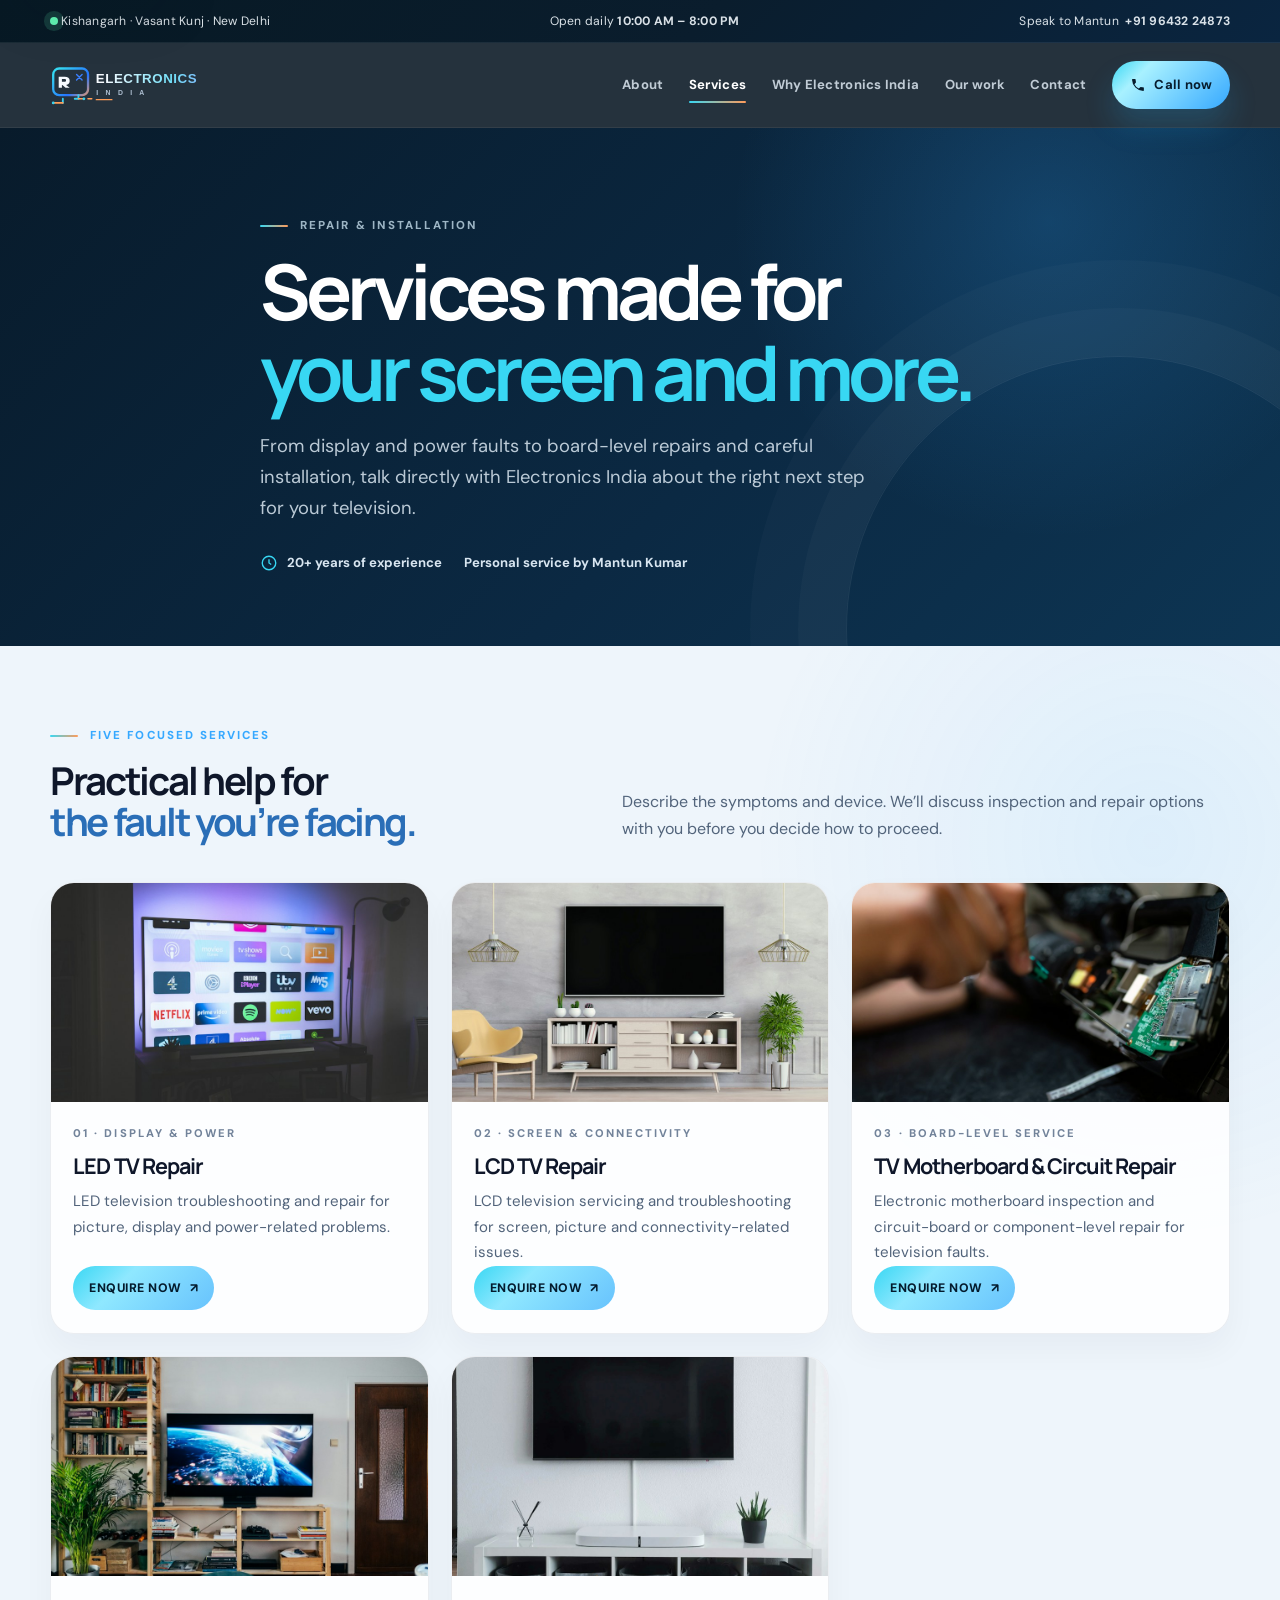
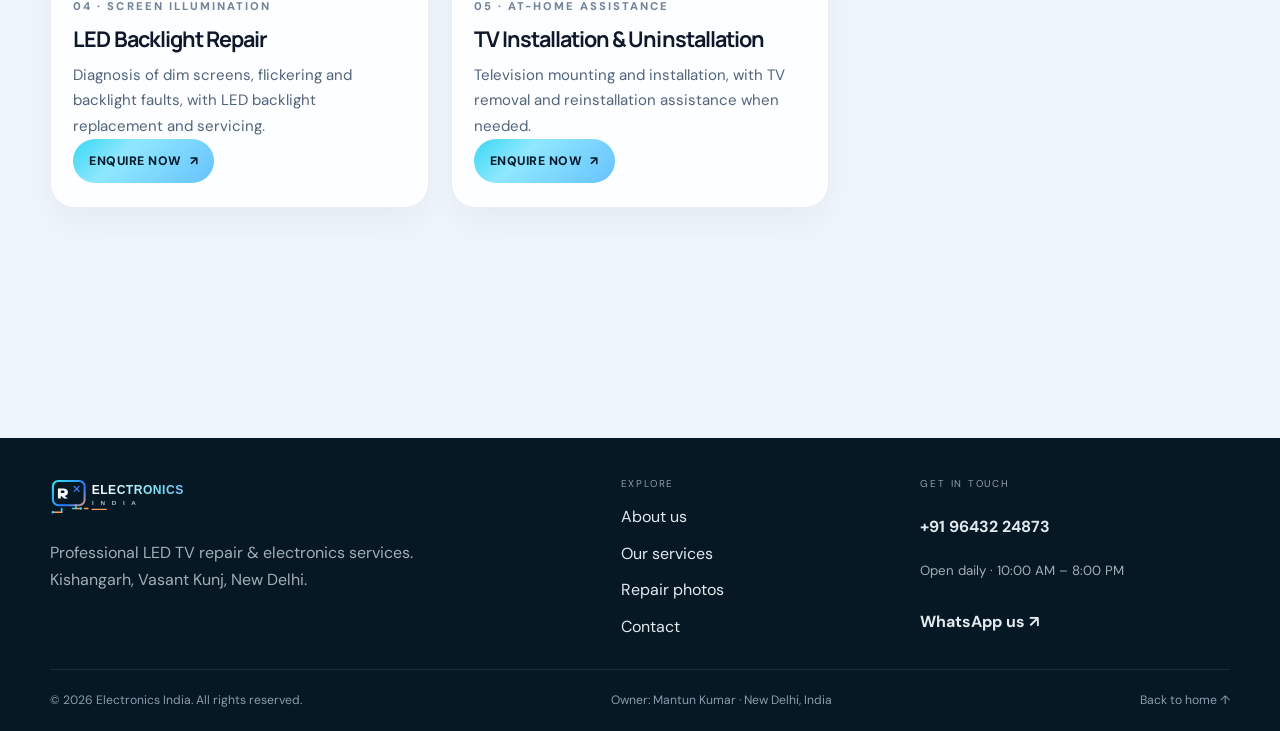
==== commit 7d6bef1f: "Add files via upload" ====
--- a/services.html
+++ b/services.html
@@ -130,15 +130,5 @@
     <div class="container footer__bottom"><span>© <span id="current-year">2026</span> Electronics India. All rights reserved.</span><span>Owner: Mantun Kumar · New Delhi, India</span><a href="index.html#top">Back to home ↑</a></div>
   </footer>
 
-  <div class="floating-contact" aria-label="Quick contact">
-    <a class="floating-contact__button floating-contact__button--call" href="tel:+919643224873" aria-label="Call Electronics India at +91 96432 24873" title="Call Electronics India">
-      <svg viewBox="0 0 24 24" aria-hidden="true"><path d="M6.62 10.79a15.05 15.05 0 0 0 6.59 6.59l2.2-2.2a1 1 0 0 1 1.02-.24 11.36 11.36 0 0 0 3.56.57 1 1 0 0 1 1 1V20a1 1 0 0 1-1 1A17.99 17.99 0 0 1 3 4a1 1 0 0 1 1-1h3.5a1 1 0 0 1 1 1 11.36 11.36 0 0 0 .57 3.56 1 1 0 0 1-.25 1.02z"/></svg>
-      <span class="floating-contact__tooltip">Call Electronics India</span>
-    </a>
-    <a class="floating-contact__button floating-contact__button--whatsapp" href="https://wa.me/919643224873" target="_blank" rel="noopener noreferrer" aria-label="Chat with Electronics India on WhatsApp" title="Chat on WhatsApp">
-      <svg viewBox="0 0 24 24" aria-hidden="true"><path d="M20.52 3.48A11.82 11.82 0 0 0 12.1 0C5.56 0 .23 5.32.23 11.86c0 2.09.55 4.13 1.6 5.93L.13 24l6.37-1.67a11.88 11.88 0 0 0 5.6 1.42h.01c6.54 0 11.86-5.32 11.87-11.86a11.8 11.8 0 0 0-3.46-8.41ZM12.1 21.74a9.9 9.9 0 0 1-5.04-1.38l-.36-.21-3.78.99 1.01-3.68-.24-.38a9.85 9.85 0 0 1-1.51-5.22c0-5.47 4.45-9.92 9.93-9.92a9.86 9.86 0 0 1 7.02 2.91 9.86 9.86 0 0 1 2.9 7.03c0 5.48-4.45 9.93-9.93 9.93Zm5.45-7.43c-.3-.15-1.77-.87-2.04-.97-.28-.1-.48-.15-.68.15-.2.3-.78.97-.96 1.17-.18.2-.35.22-.65.07-.3-.15-1.27-.47-2.42-1.5-.9-.8-1.5-1.78-1.68-2.08-.18-.3-.02-.46.13-.61.13-.13.3-.35.45-.53.15-.18.2-.3.3-.5.1-.2.05-.38-.03-.53-.07-.15-.67-1.62-.92-2.22-.24-.58-.49-.5-.67-.51h-.57c-.2 0-.53.07-.8.38-.28.3-1.06 1.03-1.06 2.5 0 1.48 1.08 2.9 1.23 3.1.15.2 2.13 3.25 5.16 4.56.72.31 1.28.5 1.72.64.73.23 1.4.2 1.92.12.59-.09 1.77-.73 2.02-1.43.25-.7.25-1.3.18-1.43-.08-.13-.28-.2-.58-.35Z"/></svg>
-      <span class="floating-contact__tooltip">Chat on WhatsApp</span>
-    </a>
-  </div>
 </body>
 </html>
--- a/css/style.css
+++ b/css/style.css
@@ -32,7 +32,8 @@
   text-rendering: optimizeLegibility;
 }
 body.menu-open { overflow: hidden; }
-img { display: block; max-width: 100%; }
+img { display: block; max-width: 100%; height: auto; }
+#nl-badge-frame { display: none !important; }
 a { color: inherit; text-decoration: none; }
 button, input, select, textarea { font: inherit; }
 button { cursor: pointer; }
@@ -110,7 +111,7 @@
   background-size: 32px 32px; mask-image: radial-gradient(circle at center, black 52%, transparent 95%);
 }
 .hero__layout {
-  position: relative; display: grid; grid-template-columns: 1.08fr 0.92fr; align-items: center; gap: 2.2rem; padding: 4.5rem 0 2rem;
+  position: relative; display: grid; grid-template-columns: minmax(0, 1.08fr) minmax(0, 0.92fr); align-items: center; gap: 2.2rem; padding: 4.5rem 0 2rem;
 }
 .hero__copy { position: relative; z-index: 1; }
 .eyebrow {
@@ -224,7 +225,7 @@
 .section-copy { margin: 0; max-width: 38rem; color: var(--muted); font-size: 1rem; }
 
 .about__grid {
-  display: grid; grid-template-columns: .92fr 1.08fr; gap: 3rem; align-items: center;
+  display: grid; grid-template-columns: minmax(0, .92fr) minmax(0, 1.08fr); gap: 3rem; align-items: center;
 }
 .about__portrait-wrap { position: relative; }
 .about__portrait {
@@ -242,6 +243,39 @@
 .about__seal span { font-size: .72rem; text-align: center; font-weight: 900; letter-spacing: .12em; line-height: 1.3; }
 .about__seal b { position: absolute; right: 26px; bottom: 20px; font-size: 1.3rem; color: var(--orange); }
 .about__content p + p { margin-top: 1rem; }
+.about__grid > *, .why__grid > *, .contact__grid > *, .footer__main > *, .service-grid > *, .gallery-grid > * { min-width: 0; }
+.about__contact-actions {
+  display: flex;
+  justify-content: center;
+  flex-wrap: wrap;
+  gap: .8rem;
+  margin-top: 1.5rem;
+}
+.about__contact-button {
+  display: inline-flex;
+  min-width: 160px;
+  min-height: 48px;
+  align-items: center;
+  justify-content: center;
+  gap: .6rem;
+  padding: .65rem 1.1rem;
+  border: 1px solid transparent;
+  border-radius: 999px;
+  color: white;
+  font-size: .88rem;
+  font-weight: 800;
+  box-shadow: 0 12px 24px rgba(9, 21, 33, 0.12);
+  transition: transform .2s ease, box-shadow .2s ease, filter .2s ease;
+}
+.about__contact-button:hover, .about__contact-button:focus-visible {
+  transform: translateY(-2px);
+  box-shadow: 0 16px 28px rgba(9, 21, 33, 0.18);
+  filter: brightness(1.05);
+}
+.about__contact-button:focus-visible { outline: 3px solid var(--sky); outline-offset: 3px; }
+.about__contact-button svg { width: 20px; height: 20px; fill: currentColor; }
+.about__contact-button--whatsapp { background: #168c4a; }
+.about__contact-button--call { background: linear-gradient(135deg, #1d5ebc, #2670ff); }
 .inline-link {
   display: inline-flex; align-items: center; gap: .5rem; margin-top: 1.4rem; color: var(--surface-2); font-weight: 800;
 }
@@ -473,17 +507,18 @@
   padding-top: 6.2rem; background: linear-gradient(180deg, rgba(238,245,251,0.9) 0%, rgba(234,242,250,0.95) 100%);
 }
 .contact__grid {
-  display: grid; grid-template-columns: .95fr 1.05fr; gap: 2rem; align-items: center;
+  display: grid; grid-template-columns: minmax(0, .95fr) minmax(0, 1.05fr); gap: 2rem; align-items: center;
 }
 .contact__links { display: grid; gap: 1rem; margin-top: 2rem; }
 .contact-link {
   display: grid; grid-template-columns: 48px 1fr 28px; align-items: center; gap: 1rem; border-radius: 18px; background: rgba(255,255,255,0.74); border: 1px solid rgba(17,39,59,0.08); padding: .9rem 1rem; box-shadow: 0 18px 30px rgba(8, 20, 35, 0.03);
 }
+.contact-link > span:nth-child(2) { min-width: 0; }
 .contact-link__icon {
   display: grid; place-items: center; width: 42px; height: 42px; border-radius: 16px; background: linear-gradient(135deg, rgba(56,215,243,0.2), rgba(38,112,255,0.14)); color: var(--surface-2); font-size: 1.2rem;
 }
 .contact-link small { display: block; color: var(--muted); font-size: .62rem; letter-spacing: .12em; text-transform: uppercase; }
-.contact-link strong { display: block; font-size: 1rem; }
+.contact-link strong { display: block; overflow-wrap: anywhere; font-size: 1rem; }
 .contact-link b { color: #104b73; font-size: 1rem; }
 
 .enquiry-card {
@@ -501,7 +536,7 @@
 .field input,
 .field select,
 .field textarea {
-  width: 100%; min-height: 48px; padding: .8rem .95rem; border: 1px solid rgba(17,39,59,0.12); border-radius: 12px; background: rgba(247,250,253,0.95); color: var(--ink); transition: border-color .2s ease, box-shadow .2s ease;
+  width: 100%; min-width: 0; min-height: 48px; padding: .8rem .95rem; border: 1px solid rgba(17,39,59,0.12); border-radius: 12px; background: rgba(247,250,253,0.95); color: var(--ink); transition: border-color .2s ease, box-shadow .2s ease;
 }
 .field textarea { min-height: 120px; resize: vertical; }
 .field input:focus,
@@ -547,73 +582,6 @@
   display: flex; align-items: center; justify-content: space-between; gap: 1rem; flex-wrap: wrap; min-height: 62px; border-top: 1px solid rgba(255,255,255,0.08); color: rgba(185,204,220,0.74); font-size: .76rem;
 }
 
-.floating-contact {
-  position: fixed;
-  right: 18px;
-  bottom: calc(18px + env(safe-area-inset-bottom, 0px));
-  z-index: 35;
-  display: grid;
-  gap: 12px;
-}
-.floating-contact__button {
-  position: relative;
-  display: grid;
-  place-items: center;
-  width: 58px;
-  height: 58px;
-  border: 2px solid rgba(255,255,255,0.92);
-  border-radius: 50%;
-  color: white;
-  box-shadow: 0 10px 24px rgba(7,22,35,0.25);
-  transition: transform .2s ease, box-shadow .2s ease;
-}
-.floating-contact__button::before {
-  position: absolute;
-  inset: -5px;
-  z-index: -1;
-  border: 1px solid currentColor;
-  border-radius: 50%;
-  content: "";
-  opacity: 0;
-  animation: floating-contact-pulse 2.8s ease-out infinite;
-}
-.floating-contact__button:hover, .floating-contact__button:focus-visible {
-  transform: translateY(-3px) scale(1.04);
-  box-shadow: 0 14px 28px rgba(7,22,35,0.32);
-}
-.floating-contact__button:focus-visible { outline: 3px solid white; outline-offset: 3px; }
-.floating-contact__button svg { width: 27px; height: 27px; fill: currentColor; }
-.floating-contact__button--call { background: #2670ff; }
-.floating-contact__button--whatsapp { background: #25d366; }
-.floating-contact__tooltip {
-  position: absolute;
-  right: calc(100% + 12px);
-  top: 50%;
-  width: max-content;
-  max-width: 190px;
-  padding: .5rem .75rem;
-  border: 1px solid rgba(255,255,255,0.12);
-  border-radius: 9px;
-  color: white;
-  background: #0b1d2d;
-  box-shadow: 0 8px 20px rgba(7,22,35,0.2);
-  font-size: .75rem;
-  font-weight: 700;
-  opacity: 0;
-  pointer-events: none;
-  transform: translate(4px, -50%);
-  transition: opacity .18s ease, transform .18s ease;
-}
-.floating-contact__button:hover .floating-contact__tooltip,
-.floating-contact__button:focus-visible .floating-contact__tooltip {
-  opacity: 1;
-  transform: translate(0, -50%);
-}
-@keyframes floating-contact-pulse {
-  0% { transform: scale(.9); opacity: .35; }
-  70%, 100% { transform: scale(1.32); opacity: 0; }
-}
-
 .lightbox {
   width: min(970px, calc(100% - 24px)); padding: 1rem; border: 0; background: rgba(9,20,31,0.95); color: white; border-radius: 18px; box-shadow: 0 32px 70px rgba(0,0,0,0.4);
 }
@@ -639,32 +607,53 @@
   .contact__grid,
   .footer__main,
   .service-grid {
-    grid-template-columns: 1fr 1fr;
+    grid-template-columns: minmax(0, 1fr) minmax(0, 1fr);
   }
   .hero__layout { grid-template-columns: 1fr; }
   .hero__visual { padding-right: 0; }
   .service-grid { grid-template-columns: repeat(2, minmax(0, 1fr)); }
-  .footer__main { grid-template-columns: 1fr 1fr; }
+  .footer__main { grid-template-columns: minmax(0, 1.4fr) minmax(0, .7fr); }
   .footer__contact { grid-column: 1 / -1; }
-}
-
-@media (max-width: 760px) {
-  .container { width: min(100% - 22px, 720px); }
   .header__inner { min-height: 72px; }
   .menu-button { display: block; }
   .nav {
-    position: fixed; inset: 72px 0 0 auto; width: min(82vw, 320px); height: calc(100vh - 72px); display: flex; align-items: flex-start; flex-direction: column; padding: 1.2rem 1.2rem 1.4rem; background: rgba(7, 20, 31, 0.97); border-left: 1px solid rgba(255,255,255,0.08); transform: translateX(105%); transition: transform .25s ease; box-shadow: -16px 0 40px rgba(0,0,0,0.25);
+    position: fixed;
+    inset: 72px 0 0 auto;
+    width: min(82vw, 320px);
+    height: calc(100vh - 72px);
+    height: calc(100dvh - 72px);
+    display: flex;
+    align-items: flex-start;
+    flex-direction: column;
+    padding: 1.2rem 1.2rem 1.4rem;
+    background: rgba(7, 20, 31, 0.97);
+    border-left: 1px solid rgba(255,255,255,0.08);
+    clip-path: inset(0 0 0 100%);
+    visibility: hidden;
+    pointer-events: none;
+    transition: clip-path .25s ease, visibility 0s linear .25s;
+    box-shadow: -16px 0 40px rgba(0,0,0,0.25);
+    overflow-y: auto;
   }
-  .nav.is-open { transform: translateX(0); }
+  .nav.is-open {
+    clip-path: inset(0);
+    visibility: visible;
+    pointer-events: auto;
+    transition: clip-path .25s ease;
+  }
   .nav a { width: 100%; padding: .9rem 0; border-bottom: 1px solid rgba(255,255,255,0.08); }
   .nav a::after { display: none; }
-  .nav__call { width: auto; justify-content: center; margin-top: .8rem; }
+  .nav .nav__call { width: auto; justify-content: center; margin-top: .8rem; padding: .8rem 1.1rem; }
+}
+
+@media (max-width: 760px) {
+  .container { width: min(100% - 32px, 720px); }
   .hero__layout { padding-top: 2.8rem; }
   .hero__brand-top { font-size: clamp(2.7rem, 14vw, 5rem); }
   .hero__brand-bottom { font-size: clamp(3.5rem, 16vw, 6rem); }
   .hero__bottom { justify-content: start; }
   .trust-strip__inner { grid-template-columns: 1fr; }
-  .about__grid, .why__grid, .contact__grid, .service-grid, .gallery-grid, .footer__main { grid-template-columns: 1fr; }
+  .about__grid, .why__grid, .contact__grid, .service-grid, .gallery-grid, .footer__main { grid-template-columns: minmax(0, 1fr); }
   .gallery-grid { display: grid; }
   .gallery-note { display: grid; grid-template-columns: auto 1fr auto; }
   .location__inner { grid-template-columns: auto 1fr; }
@@ -674,8 +663,6 @@
   .services-page__content { padding-top: 3.6rem; }
   .services-page__contact { align-items: flex-start; flex-direction: column; padding: 1.35rem; }
   .services-page__contact .button { width: auto; }
-  .floating-contact { right: 12px; gap: 10px; }
-  .floating-contact__button { width: 54px; height: 54px; }
 }
 
 @media (max-width: 520px) {
@@ -692,6 +679,5 @@
 }
 
 @media (prefers-reduced-motion: reduce) {
-  .floating-contact__button::before { animation: none; }
-  .floating-contact__button, .floating-contact__tooltip, .service-detail-card__image img { transition: none; }
-}
+  .about__contact-button, .service-detail-card__image img { transition: none; }
+}
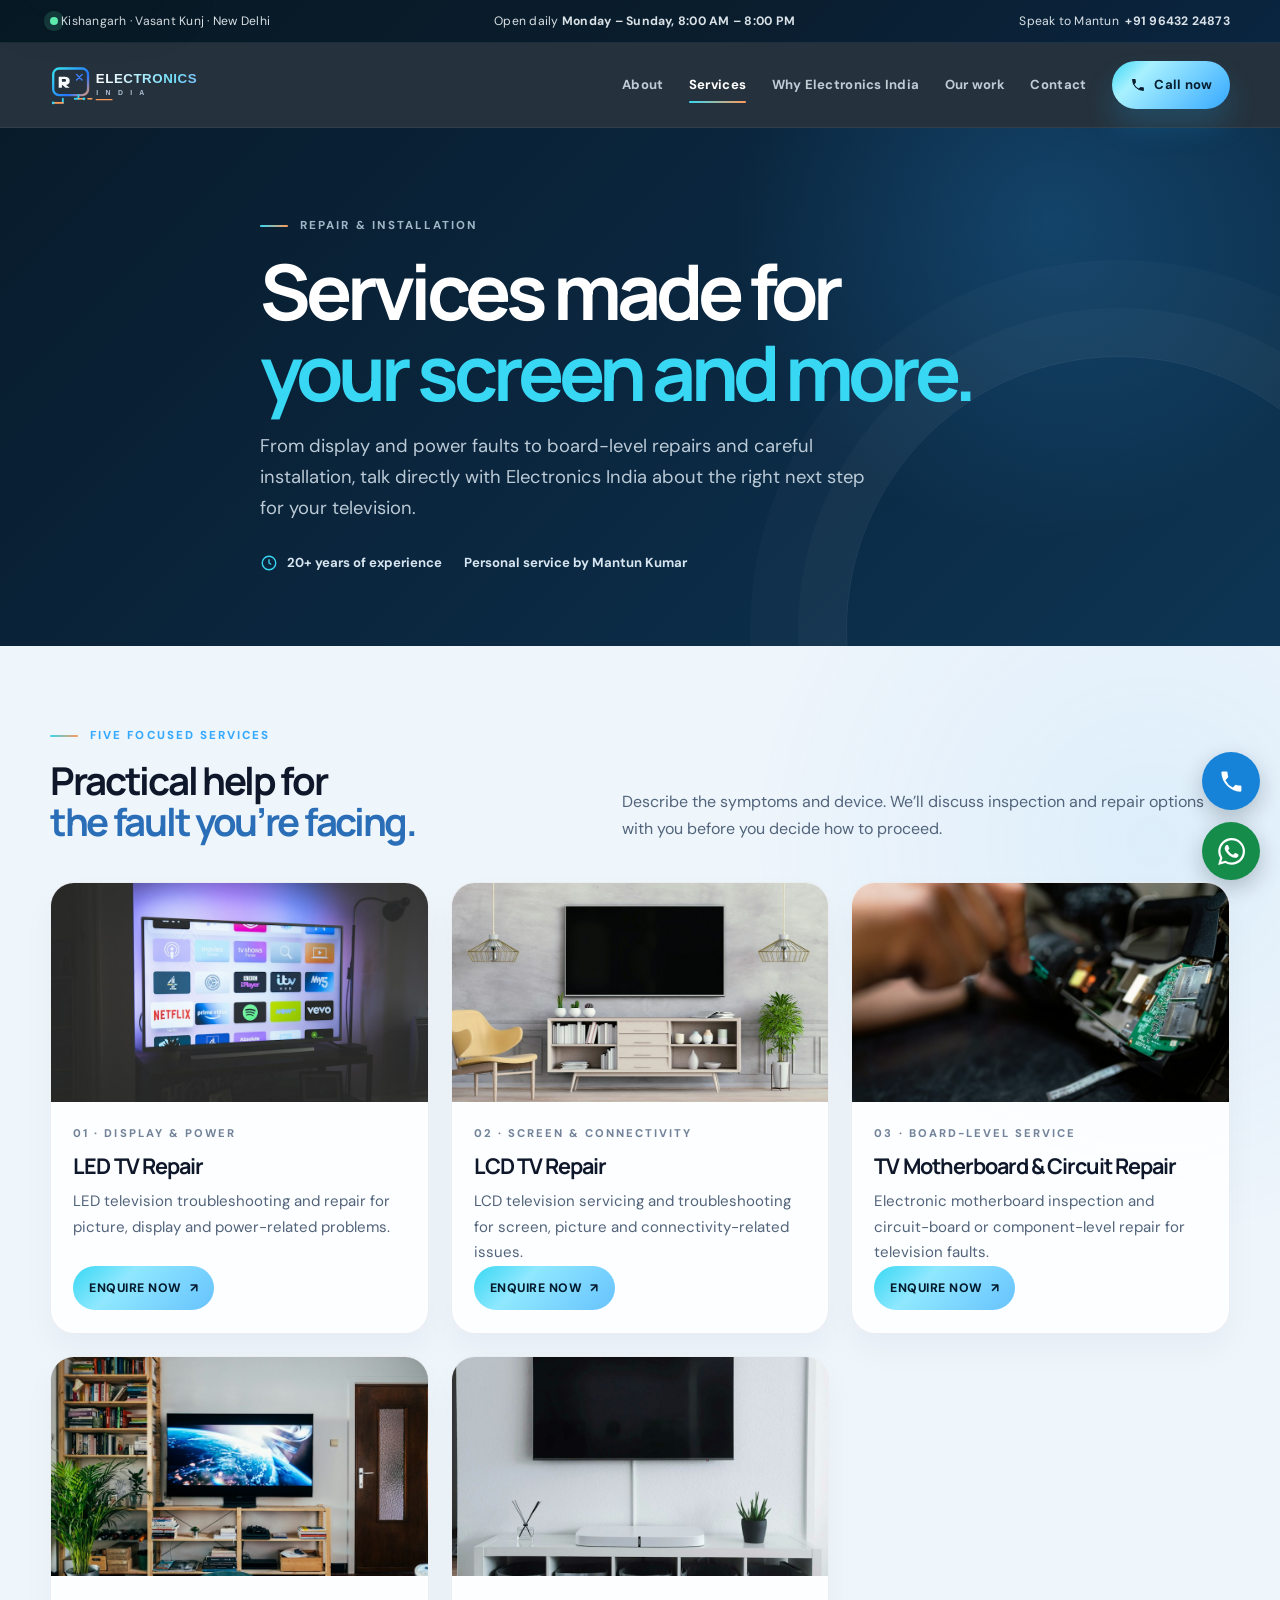
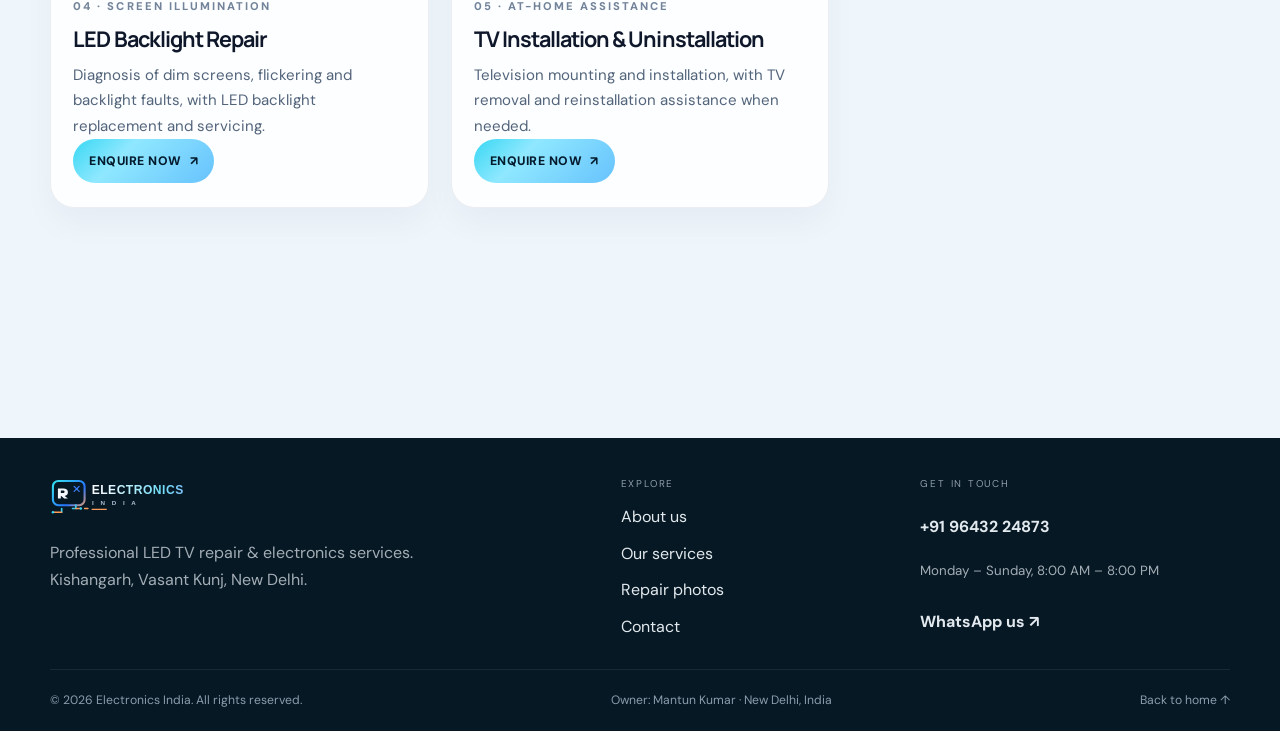
==== commit d6961653: "Add files via upload" ====
--- a/services.html
+++ b/services.html
@@ -24,7 +24,7 @@
   <div class="topline">
     <div class="container topline__inner">
       <span><i class="status-dot" aria-hidden="true"></i> Kishangarh · Vasant Kunj · New Delhi</span>
-      <span>Open daily <b>10:00 AM – 8:00 PM</b></span>
+      <span>Open daily <b>Monday – Sunday, 8:00 AM – 8:00 PM</b></span>
       <a href="tel:+919643224873" aria-label="Call Electronics India at +91 96432 24873">Speak to Mantun <b>+91 96432 24873</b></a>
     </div>
   </div>
@@ -125,10 +125,18 @@
     <div class="container footer__main">
       <div><a class="brand brand--footer" href="index.html#top" aria-label="Electronics India home"><img src="images/logo.svg" width="224" height="48" alt="Electronics India"></a><p>Professional LED TV repair &amp; electronics services.<br>Kishangarh, Vasant Kunj, New Delhi.</p></div>
       <div class="footer__links"><span>EXPLORE</span><a href="index.html#about">About us</a><a href="services.html">Our services</a><a href="index.html#gallery">Repair photos</a><a href="index.html#contact">Contact</a></div>
-      <div class="footer__contact"><span>GET IN TOUCH</span><a href="tel:+919643224873">+91 96432 24873</a><small>Open daily · 10:00 AM – 8:00 PM</small><a class="footer__whatsapp" href="https://wa.me/919643224873?text=Hello%20Electronics%20India%2C%20I%20need%20help%20with%20an%20electronics%20repair." target="_blank" rel="noopener noreferrer">WhatsApp us ↗</a></div>
+      <div class="footer__contact"><span>GET IN TOUCH</span><a href="tel:+919643224873">+91 96432 24873</a><small>Monday – Sunday, 8:00 AM – 8:00 PM</small><a class="footer__whatsapp" href="https://wa.me/919643224873?text=Hello%20Electronics%20India%2C%20I%20need%20help%20with%20an%20electronics%20repair." target="_blank" rel="noopener noreferrer">WhatsApp us ↗</a></div>
     </div>
     <div class="container footer__bottom"><span>© <span id="current-year">2026</span> Electronics India. All rights reserved.</span><span>Owner: Mantun Kumar · New Delhi, India</span><a href="index.html#top">Back to home ↑</a></div>
   </footer>
 
+  <div class="floating-contact" aria-label="Quick contact">
+    <a class="floating-contact__button floating-contact__button--call" href="tel:+919643224873" aria-label="Call Electronics India at +91 96432 24873" title="Call Electronics India">
+      <svg viewBox="0 0 24 24" aria-hidden="true"><path d="M6.6 10.8a15 15 0 0 0 6.6 6.6l2.2-2.2a1 1 0 0 1 1-.2 11 11 0 0 0 3.4.5 1 1 0 0 1 1 1V20a1 1 0 0 1-1 1A17.8 17.8 0 0 1 3 4a1 1 0 0 1 1-1h3.5a1 1 0 0 1 1 1 11 11 0 0 0 .5 3.4 1 1 0 0 1-.2 1z"/></svg>
+    </a>
+    <a class="floating-contact__button floating-contact__button--whatsapp" href="https://wa.me/919643224873" target="_blank" rel="noopener noreferrer" aria-label="Chat with Electronics India on WhatsApp" title="Chat on WhatsApp">
+      <svg viewBox="0 0 24 24" aria-hidden="true"><path d="M20.52 3.48A11.82 11.82 0 0 0 12.1 0C5.56 0 .23 5.32.23 11.86c0 2.09.55 4.13 1.6 5.93L.13 24l6.37-1.67a11.88 11.88 0 0 0 5.6 1.42h.01c6.54 0 11.86-5.32 11.87-11.86a11.8 11.8 0 0 0-3.46-8.41ZM12.1 21.74a9.9 9.9 0 0 1-5.04-1.38l-.36-.21-3.78.99 1.01-3.68-.24-.38a9.85 9.85 0 0 1-1.51-5.22c0-5.47 4.45-9.92 9.93-9.92a9.86 9.86 0 0 1 7.02 2.91 9.86 9.86 0 0 1 2.9 7.03c0 5.48-4.45 9.93-9.93 9.93Zm5.45-7.43c-.3-.15-1.77-.87-2.04-.97-.28-.1-.48-.15-.68.15-.2.3-.78.97-.96 1.17-.18.2-.35.22-.65.07-.3-.15-1.27-.47-2.42-1.5-.9-.8-1.5-1.78-1.68-2.08-.18-.3-.02-.46.13-.61.13-.13.3-.35.45-.53.15-.18.2-.3.3-.5.1-.2.05-.38-.03-.53-.07-.15-.67-1.62-.92-2.22-.24-.58-.49-.5-.67-.51h-.57c-.2 0-.53.07-.8.38-.28.3-1.06 1.03-1.06 2.5 0 1.48 1.08 2.9 1.23 3.1.15.2 2.13 3.25 5.16 4.56.72.31 1.28.5 1.72.64.73.23 1.4.2 1.92.12.59-.09 1.77-.73 2.02-1.43.25-.7.25-1.3.18-1.43-.08-.13-.28-.2-.58-.35Z"/></svg>
+    </a>
+  </div>
 </body>
 </html>
--- a/css/style.css
+++ b/css/style.css
@@ -581,6 +581,57 @@
 .footer__bottom {
   display: flex; align-items: center; justify-content: space-between; gap: 1rem; flex-wrap: wrap; min-height: 62px; border-top: 1px solid rgba(255,255,255,0.08); color: rgba(185,204,220,0.74); font-size: .76rem;
 }
+
+.floating-contact {
+  position: fixed;
+  right: max(1.25rem, env(safe-area-inset-right));
+  bottom: max(1.25rem, env(safe-area-inset-bottom));
+  z-index: 30;
+  display: flex;
+  flex-direction: column;
+  align-items: center;
+  gap: .75rem;
+}
+.floating-contact__button {
+  position: relative;
+  display: inline-grid;
+  place-items: center;
+  width: 58px;
+  height: 58px;
+  border: 0;
+  border-radius: 50%;
+  color: #fff;
+  box-shadow: 0 8px 22px rgba(4,20,35,0.24);
+  transition: transform .2s ease, box-shadow .2s ease;
+}
+.floating-contact__button svg { width: 27px; height: 27px; fill: currentColor; }
+.floating-contact__button--call { background: #1683d8; }
+.floating-contact__button--whatsapp { background: #168c4a; }
+.floating-contact__button::after {
+  position: absolute;
+  right: calc(100% + .7rem);
+  padding: .45rem .7rem;
+  border-radius: 8px;
+  background: #071924;
+  color: #fff;
+  content: attr(title);
+  font-size: .75rem;
+  font-weight: 700;
+  white-space: nowrap;
+  opacity: 0;
+  pointer-events: none;
+  transform: translateX(.25rem);
+  transition: opacity .2s ease, transform .2s ease;
+}
+.floating-contact__button:hover,
+.floating-contact__button:focus-visible {
+  transform: translateY(-2px);
+  box-shadow: 0 12px 26px rgba(4,20,35,0.3);
+}
+.floating-contact__button:active { transform: scale(.94); }
+.floating-contact__button:hover::after,
+.floating-contact__button:focus-visible::after { opacity: 1; transform: translateX(0); }
+.floating-contact__button:focus-visible { outline: 3px solid var(--sky); outline-offset: 3px; }
 
 .lightbox {
   width: min(970px, calc(100% - 24px)); padding: 1rem; border: 0; background: rgba(9,20,31,0.95); color: white; border-radius: 18px; box-shadow: 0 32px 70px rgba(0,0,0,0.4);
@@ -679,5 +730,5 @@
 }
 
 @media (prefers-reduced-motion: reduce) {
-  .about__contact-button, .service-detail-card__image img { transition: none; }
-}
+  .about__contact-button, .service-detail-card__image img, .floating-contact__button { transition: none; }
+}
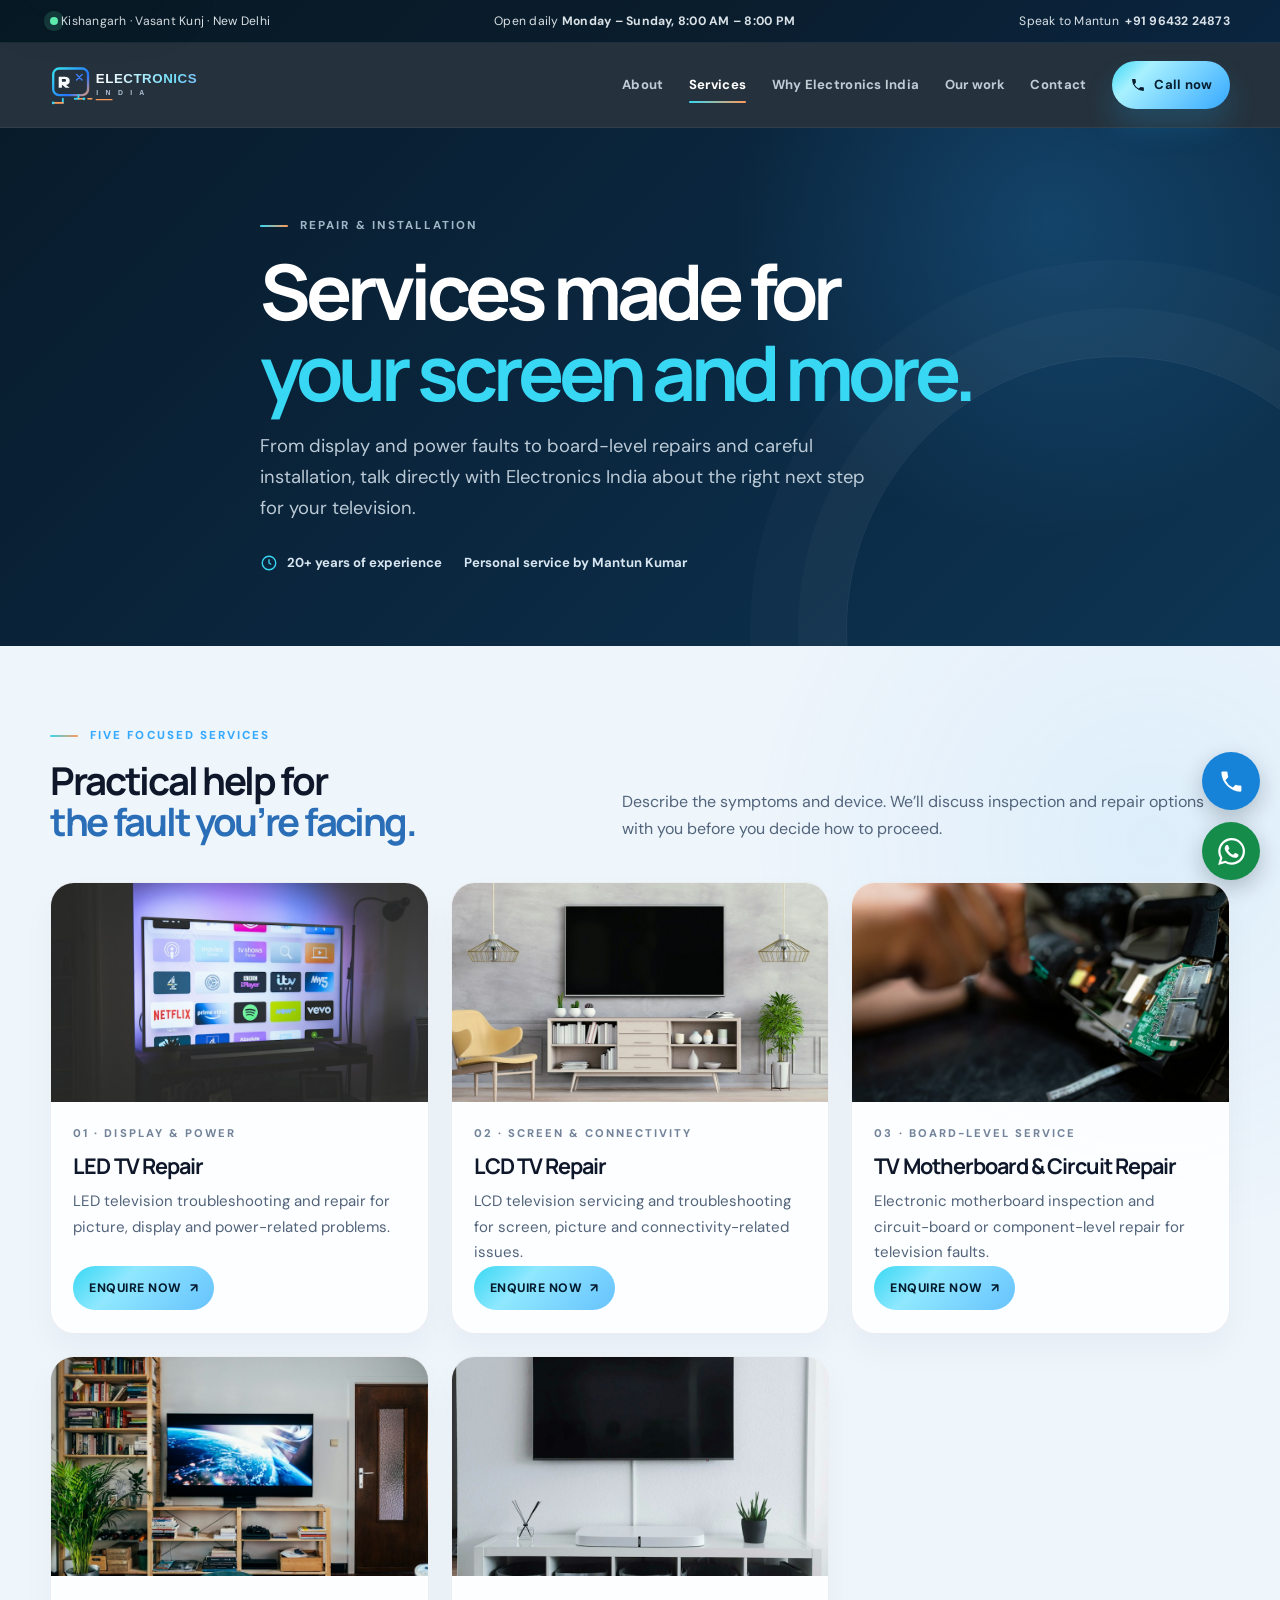
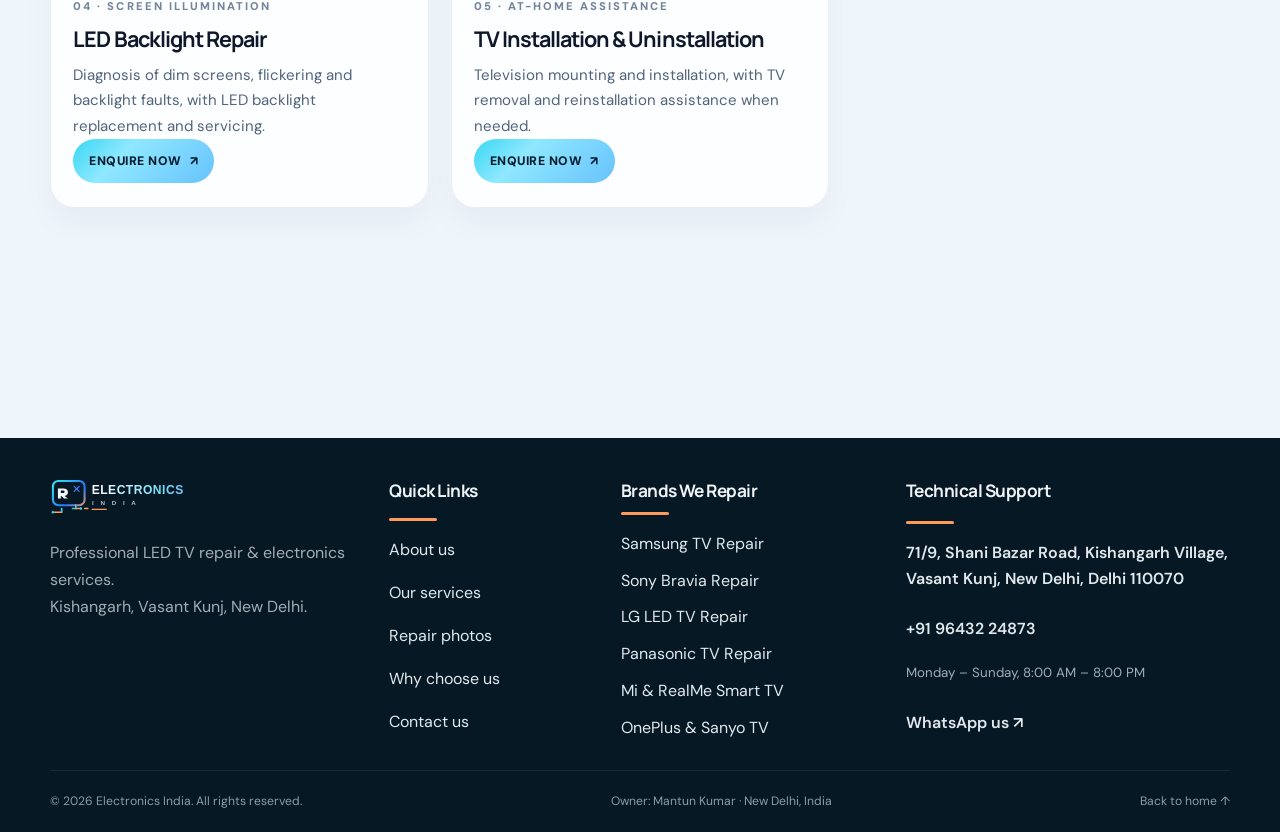
==== commit 8631d2be: "Add files via upload" ====
--- a/services.html
+++ b/services.html
@@ -21,7 +21,7 @@
 </head>
 <body>
   <a class="skip-link" href="#main">Skip to content</a>
-  <div class="topline">
+  <div class="topline" id="page-top">
     <div class="container topline__inner">
       <span><i class="status-dot" aria-hidden="true"></i> Kishangarh · Vasant Kunj · New Delhi</span>
       <span>Open daily <b>Monday – Sunday, 8:00 AM – 8:00 PM</b></span>
@@ -67,7 +67,7 @@
           <p class="section-copy">Describe the symptoms and device. We’ll discuss inspection and repair options with you before you decide how to proceed.</p>
         </div>
         <div class="service-grid service-detail-grid">
-          <article class="service-card service-detail-card reveal">
+          <article class="service-card service-detail-card reveal" id="led-tv-repair">
             <div class="service-detail-card__image"><img src="images/service-led-tv.jpg" alt="LED television in a home setting" width="900" height="620" loading="lazy"></div>
             <div class="service-detail-card__content">
               <span class="service-card__number">01 · DISPLAY &amp; POWER</span>
@@ -76,7 +76,7 @@
               <a href="https://wa.me/919643224873?text=Hello%20Electronics%20India%2C%20I%20would%20like%20to%20enquire%20about%20LED%20TV%20Repair." target="_blank" rel="noopener noreferrer" aria-label="Enquire now about LED TV Repair">Enquire Now <span aria-hidden="true">↗</span></a>
             </div>
           </article>
-          <article class="service-card service-detail-card reveal">
+          <article class="service-card service-detail-card reveal" id="lcd-tv-repair">
             <div class="service-detail-card__image"><img src="images/service-lcd-tv.jpg" alt="Modern flat-screen television mounted in a living room" width="900" height="620" loading="lazy"></div>
             <div class="service-detail-card__content">
               <span class="service-card__number">02 · SCREEN &amp; CONNECTIVITY</span>
@@ -85,7 +85,7 @@
               <a href="https://wa.me/919643224873?text=Hello%20Electronics%20India%2C%20I%20would%20like%20to%20enquire%20about%20LCD%20TV%20Repair." target="_blank" rel="noopener noreferrer" aria-label="Enquire now about LCD TV Repair">Enquire Now <span aria-hidden="true">↗</span></a>
             </div>
           </article>
-          <article class="service-card service-detail-card reveal">
+          <article class="service-card service-detail-card reveal" id="motherboard-repair">
             <div class="service-detail-card__image"><img src="images/service-motherboard.jpg" alt="Technician using a tool to inspect and repair an electronic circuit board" width="900" height="620" loading="lazy"></div>
             <div class="service-detail-card__content">
               <span class="service-card__number">03 · BOARD-LEVEL SERVICE</span>
@@ -94,7 +94,7 @@
               <a href="https://wa.me/919643224873?text=Hello%20Electronics%20India%2C%20I%20would%20like%20to%20enquire%20about%20TV%20Motherboard%20%26%20Circuit%20Repair." target="_blank" rel="noopener noreferrer" aria-label="Enquire now about TV Motherboard and Circuit Repair">Enquire Now <span aria-hidden="true">↗</span></a>
             </div>
           </article>
-          <article class="service-card service-detail-card reveal">
+          <article class="service-card service-detail-card reveal" id="backlight-repair">
             <div class="service-detail-card__image"><img src="images/service-backlight.jpg" alt="Television screen showing a bright image in a dim room" width="900" height="620" loading="lazy"></div>
             <div class="service-detail-card__content">
               <span class="service-card__number">04 · SCREEN ILLUMINATION</span>
@@ -103,7 +103,7 @@
               <a href="https://wa.me/919643224873?text=Hello%20Electronics%20India%2C%20I%20would%20like%20to%20enquire%20about%20LED%20Backlight%20Repair." target="_blank" rel="noopener noreferrer" aria-label="Enquire now about LED Backlight Repair">Enquire Now <span aria-hidden="true">↗</span></a>
             </div>
           </article>
-          <article class="service-card service-detail-card reveal">
+          <article class="service-card service-detail-card reveal" id="installation">
             <div class="service-detail-card__image"><img src="images/service-installation.jpg" alt="Flat-screen television mounted neatly on a wall" width="900" height="620" loading="lazy"></div>
             <div class="service-detail-card__content">
               <span class="service-card__number">05 · AT-HOME ASSISTANCE</span>
@@ -123,19 +123,23 @@
 
   <footer class="footer">
     <div class="container footer__main">
-      <div><a class="brand brand--footer" href="index.html#top" aria-label="Electronics India home"><img src="images/logo.svg" width="224" height="48" alt="Electronics India"></a><p>Professional LED TV repair &amp; electronics services.<br>Kishangarh, Vasant Kunj, New Delhi.</p></div>
-      <div class="footer__links"><span>EXPLORE</span><a href="index.html#about">About us</a><a href="services.html">Our services</a><a href="index.html#gallery">Repair photos</a><a href="index.html#contact">Contact</a></div>
-      <div class="footer__contact"><span>GET IN TOUCH</span><a href="tel:+919643224873">+91 96432 24873</a><small>Monday – Sunday, 8:00 AM – 8:00 PM</small><a class="footer__whatsapp" href="https://wa.me/919643224873?text=Hello%20Electronics%20India%2C%20I%20need%20help%20with%20an%20electronics%20repair." target="_blank" rel="noopener noreferrer">WhatsApp us ↗</a></div>
+      <div class="footer__brand"><a class="brand brand--footer" href="index.html#top" aria-label="Electronics India home"><img src="images/logo.svg" width="224" height="48" alt="Electronics India"></a><p>Professional LED TV repair &amp; electronics services.<br>Kishangarh, Vasant Kunj, New Delhi.</p></div>
+      <nav class="footer__links" aria-label="Quick links"><span>Quick Links</span><a href="index.html#about">About us</a><a href="index.html#services">Our services</a><a href="index.html#gallery">Repair photos</a><a href="index.html#why-us">Why choose us</a><a href="index.html#contact">Contact us</a></nav>
+      <nav class="footer__links footer__services" aria-label="Brands we repair"><span>Brands We Repair</span><a href="services.html#led-tv-repair">Samsung TV Repair</a><a href="services.html#led-tv-repair">Sony Bravia Repair</a><a href="services.html#led-tv-repair">LG LED TV Repair</a><a href="services.html#led-tv-repair">Panasonic TV Repair</a><a href="services.html#led-tv-repair">Mi &amp; RealMe Smart TV</a><a href="services.html#led-tv-repair">OnePlus &amp; Sanyo TV</a></nav>
+      <div class="footer__contact"><span>Technical Support</span><a class="footer__address" href="https://www.google.com/maps/search/?api=1&amp;query=71%2F9%2C%20Shani%20Bazar%20Road%2C%20Kishangarh%20Village%2C%20Vasant%20Kunj%2C%20New%20Delhi%2C%20Delhi%20110070" target="_blank" rel="noopener noreferrer">71/9, Shani Bazar Road, Kishangarh Village, Vasant Kunj, New Delhi, Delhi 110070</a><a class="footer__phone" href="tel:+919643224873">+91 96432 24873</a><small>Monday – Sunday, 8:00 AM – 8:00 PM</small><a class="footer__whatsapp" href="https://wa.me/919643224873?text=Hello%20Electronics%20India%2C%20I%20need%20help%20with%20an%20electronics%20repair." target="_blank" rel="noopener noreferrer">WhatsApp us ↗</a></div>
     </div>
     <div class="container footer__bottom"><span>© <span id="current-year">2026</span> Electronics India. All rights reserved.</span><span>Owner: Mantun Kumar · New Delhi, India</span><a href="index.html#top">Back to home ↑</a></div>
   </footer>
 
-  <div class="floating-contact" aria-label="Quick contact">
+  <div class="floating-contact" role="group" aria-label="Quick contact">
     <a class="floating-contact__button floating-contact__button--call" href="tel:+919643224873" aria-label="Call Electronics India at +91 96432 24873" title="Call Electronics India">
       <svg viewBox="0 0 24 24" aria-hidden="true"><path d="M6.6 10.8a15 15 0 0 0 6.6 6.6l2.2-2.2a1 1 0 0 1 1-.2 11 11 0 0 0 3.4.5 1 1 0 0 1 1 1V20a1 1 0 0 1-1 1A17.8 17.8 0 0 1 3 4a1 1 0 0 1 1-1h3.5a1 1 0 0 1 1 1 11 11 0 0 0 .5 3.4 1 1 0 0 1-.2 1z"/></svg>
+      <span class="floating-contact__button-label">Call now</span>
     </a>
+    <a class="floating-contact__top" href="#page-top" aria-label="Back to top" title="Back to top"><svg viewBox="0 0 24 24" aria-hidden="true"><path d="m5 15 7-7 7 7"/></svg></a>
     <a class="floating-contact__button floating-contact__button--whatsapp" href="https://wa.me/919643224873" target="_blank" rel="noopener noreferrer" aria-label="Chat with Electronics India on WhatsApp" title="Chat on WhatsApp">
       <svg viewBox="0 0 24 24" aria-hidden="true"><path d="M20.52 3.48A11.82 11.82 0 0 0 12.1 0C5.56 0 .23 5.32.23 11.86c0 2.09.55 4.13 1.6 5.93L.13 24l6.37-1.67a11.88 11.88 0 0 0 5.6 1.42h.01c6.54 0 11.86-5.32 11.87-11.86a11.8 11.8 0 0 0-3.46-8.41ZM12.1 21.74a9.9 9.9 0 0 1-5.04-1.38l-.36-.21-3.78.99 1.01-3.68-.24-.38a9.85 9.85 0 0 1-1.51-5.22c0-5.47 4.45-9.92 9.93-9.92a9.86 9.86 0 0 1 7.02 2.91 9.86 9.86 0 0 1 2.9 7.03c0 5.48-4.45 9.93-9.93 9.93Zm5.45-7.43c-.3-.15-1.77-.87-2.04-.97-.28-.1-.48-.15-.68.15-.2.3-.78.97-.96 1.17-.18.2-.35.22-.65.07-.3-.15-1.27-.47-2.42-1.5-.9-.8-1.5-1.78-1.68-2.08-.18-.3-.02-.46.13-.61.13-.13.3-.35.45-.53.15-.18.2-.3.3-.5.1-.2.05-.38-.03-.53-.07-.15-.67-1.62-.92-2.22-.24-.58-.49-.5-.67-.51h-.57c-.2 0-.53.07-.8.38-.28.3-1.06 1.03-1.06 2.5 0 1.48 1.08 2.9 1.23 3.1.15.2 2.13 3.25 5.16 4.56.72.31 1.28.5 1.72.64.73.23 1.4.2 1.92.12.59-.09 1.77-.73 2.02-1.43.25-.7.25-1.3.18-1.43-.08-.13-.28-.2-.58-.35Z"/></svg>
+      <span class="floating-contact__button-label">WhatsApp</span>
     </a>
   </div>
 </body>
--- a/css/style.css
+++ b/css/style.css
@@ -569,15 +569,18 @@
   background: #061824; color: rgba(227,237,245,0.82); padding-top: 2.4rem;
 }
 .footer__main {
-  display: grid; grid-template-columns: 1.4fr .7fr .8fr; gap: 1.8rem; padding-bottom: 1.8rem;
+  display: grid; grid-template-columns: 1.15fr .75fr .95fr 1.2fr; gap: 1.8rem; padding-bottom: 1.8rem;
 }
 .footer__main p { margin: .9rem 0 0; color: rgba(225,232,238,0.72); }
 .footer__links, .footer__contact { display: grid; gap: .6rem; }
-.footer__links span, .footer__contact span { font-size: .62rem; letter-spacing: .18em; text-transform: uppercase; color: rgba(196,211,223,0.72); }
+.footer__links span, .footer__contact > span { position: relative; width: fit-content; margin-bottom: .35rem; padding-bottom: .55rem; color: rgba(250,252,255,0.96); font-family: "Manrope", sans-serif; font-size: 1.08rem; font-weight: 700; letter-spacing: -.03em; text-transform: none; }
+.footer__links span::after, .footer__contact > span::after { position: absolute; bottom: 0; left: 0; width: 48px; height: 3px; border-radius: 999px; background: var(--orange); content: ""; }
 .footer__links a, .footer__contact a { color: rgba(240,247,251,0.94); }
-.footer__contact a { font-weight: 700; }
+.footer__contact a { font-weight: 600; }
 .footer__contact small { display: block; color: rgba(225,232,238,0.72); }
 .footer__whatsapp { display: inline-flex; align-items: center; gap: .4rem; }
+.footer__address { max-width: 22rem; line-height: 1.65; }
+.footer__phone { margin-top: .2rem; }
 .footer__bottom {
   display: flex; align-items: center; justify-content: space-between; gap: 1rem; flex-wrap: wrap; min-height: 62px; border-top: 1px solid rgba(255,255,255,0.08); color: rgba(185,204,220,0.74); font-size: .76rem;
 }
@@ -605,6 +608,7 @@
   transition: transform .2s ease, box-shadow .2s ease;
 }
 .floating-contact__button svg { width: 27px; height: 27px; fill: currentColor; }
+.floating-contact__button-label { display: none; }
 .floating-contact__button--call { background: #1683d8; }
 .floating-contact__button--whatsapp { background: #168c4a; }
 .floating-contact__button::after {
@@ -632,6 +636,19 @@
 .floating-contact__button:hover::after,
 .floating-contact__button:focus-visible::after { opacity: 1; transform: translateX(0); }
 .floating-contact__button:focus-visible { outline: 3px solid var(--sky); outline-offset: 3px; }
+.floating-contact__top {
+  display: none;
+  place-items: center;
+  width: 58px;
+  height: 58px;
+  border-radius: 50%;
+  background: #1823a0;
+  color: white;
+  box-shadow: 0 8px 22px rgba(4,20,35,0.24);
+}
+.floating-contact__top.is-visible { display: grid; }
+.floating-contact__top svg { width: 25px; height: 25px; fill: none; stroke: currentColor; stroke-width: 2.5; stroke-linecap: round; stroke-linejoin: round; }
+.floating-contact__top:focus-visible { outline: 3px solid var(--sky); outline-offset: 3px; }
 
 .lightbox {
   width: min(970px, calc(100% - 24px)); padding: 1rem; border: 0; background: rgba(9,20,31,0.95); color: white; border-radius: 18px; box-shadow: 0 32px 70px rgba(0,0,0,0.4);
@@ -656,15 +673,14 @@
   .about__grid,
   .why__grid,
   .contact__grid,
-  .footer__main,
   .service-grid {
     grid-template-columns: minmax(0, 1fr) minmax(0, 1fr);
   }
   .hero__layout { grid-template-columns: 1fr; }
   .hero__visual { padding-right: 0; }
   .service-grid { grid-template-columns: repeat(2, minmax(0, 1fr)); }
-  .footer__main { grid-template-columns: minmax(0, 1.4fr) minmax(0, .7fr); }
-  .footer__contact { grid-column: 1 / -1; }
+  .footer__main { grid-template-columns: repeat(2, minmax(0, 1fr)); gap: 1.8rem 1.4rem; }
+  .footer__brand, .footer__contact { grid-column: 1 / -1; }
   .header__inner { min-height: 72px; }
   .menu-button { display: block; }
   .nav {
@@ -704,7 +720,8 @@
   .hero__brand-bottom { font-size: clamp(3.5rem, 16vw, 6rem); }
   .hero__bottom { justify-content: start; }
   .trust-strip__inner { grid-template-columns: 1fr; }
-  .about__grid, .why__grid, .contact__grid, .service-grid, .gallery-grid, .footer__main { grid-template-columns: minmax(0, 1fr); }
+  .about__grid, .why__grid, .contact__grid, .service-grid, .gallery-grid { grid-template-columns: minmax(0, 1fr); }
+  .footer__main { grid-template-columns: repeat(2, minmax(0, 1fr)); }
   .gallery-grid { display: grid; }
   .gallery-note { display: grid; grid-template-columns: auto 1fr auto; }
   .location__inner { grid-template-columns: auto 1fr; }
@@ -714,6 +731,37 @@
   .services-page__content { padding-top: 3.6rem; }
   .services-page__contact { align-items: flex-start; flex-direction: column; padding: 1.35rem; }
   .services-page__contact .button { width: auto; }
+  .footer { padding-bottom: 8rem; }
+  .floating-contact {
+    right: max(12px, env(safe-area-inset-right));
+    bottom: max(12px, env(safe-area-inset-bottom));
+    left: max(12px, env(safe-area-inset-left));
+    align-items: stretch;
+    gap: .5rem;
+  }
+  .floating-contact__button {
+    display: flex;
+    width: 100%;
+    height: 52px;
+    align-items: center;
+    justify-content: center;
+    gap: .65rem;
+    border-radius: 999px;
+  }
+  .floating-contact__button svg { width: 20px; height: 20px; }
+  .floating-contact__button-label { display: inline; font-size: .92rem; font-weight: 800; text-transform: uppercase; }
+  .floating-contact__button::after { display: none; }
+  .floating-contact__top {
+    position: absolute;
+    top: 0;
+    right: 0;
+    width: 48px;
+    height: 52px;
+    border-radius: 0 999px 999px 0;
+  }
+  .floating-contact__top.is-visible { display: grid; }
+  .floating-contact__top svg { width: 22px; height: 22px; }
+  .floating-contact__button--call { padding-right: 48px; }
 }
 
 @media (max-width: 520px) {
